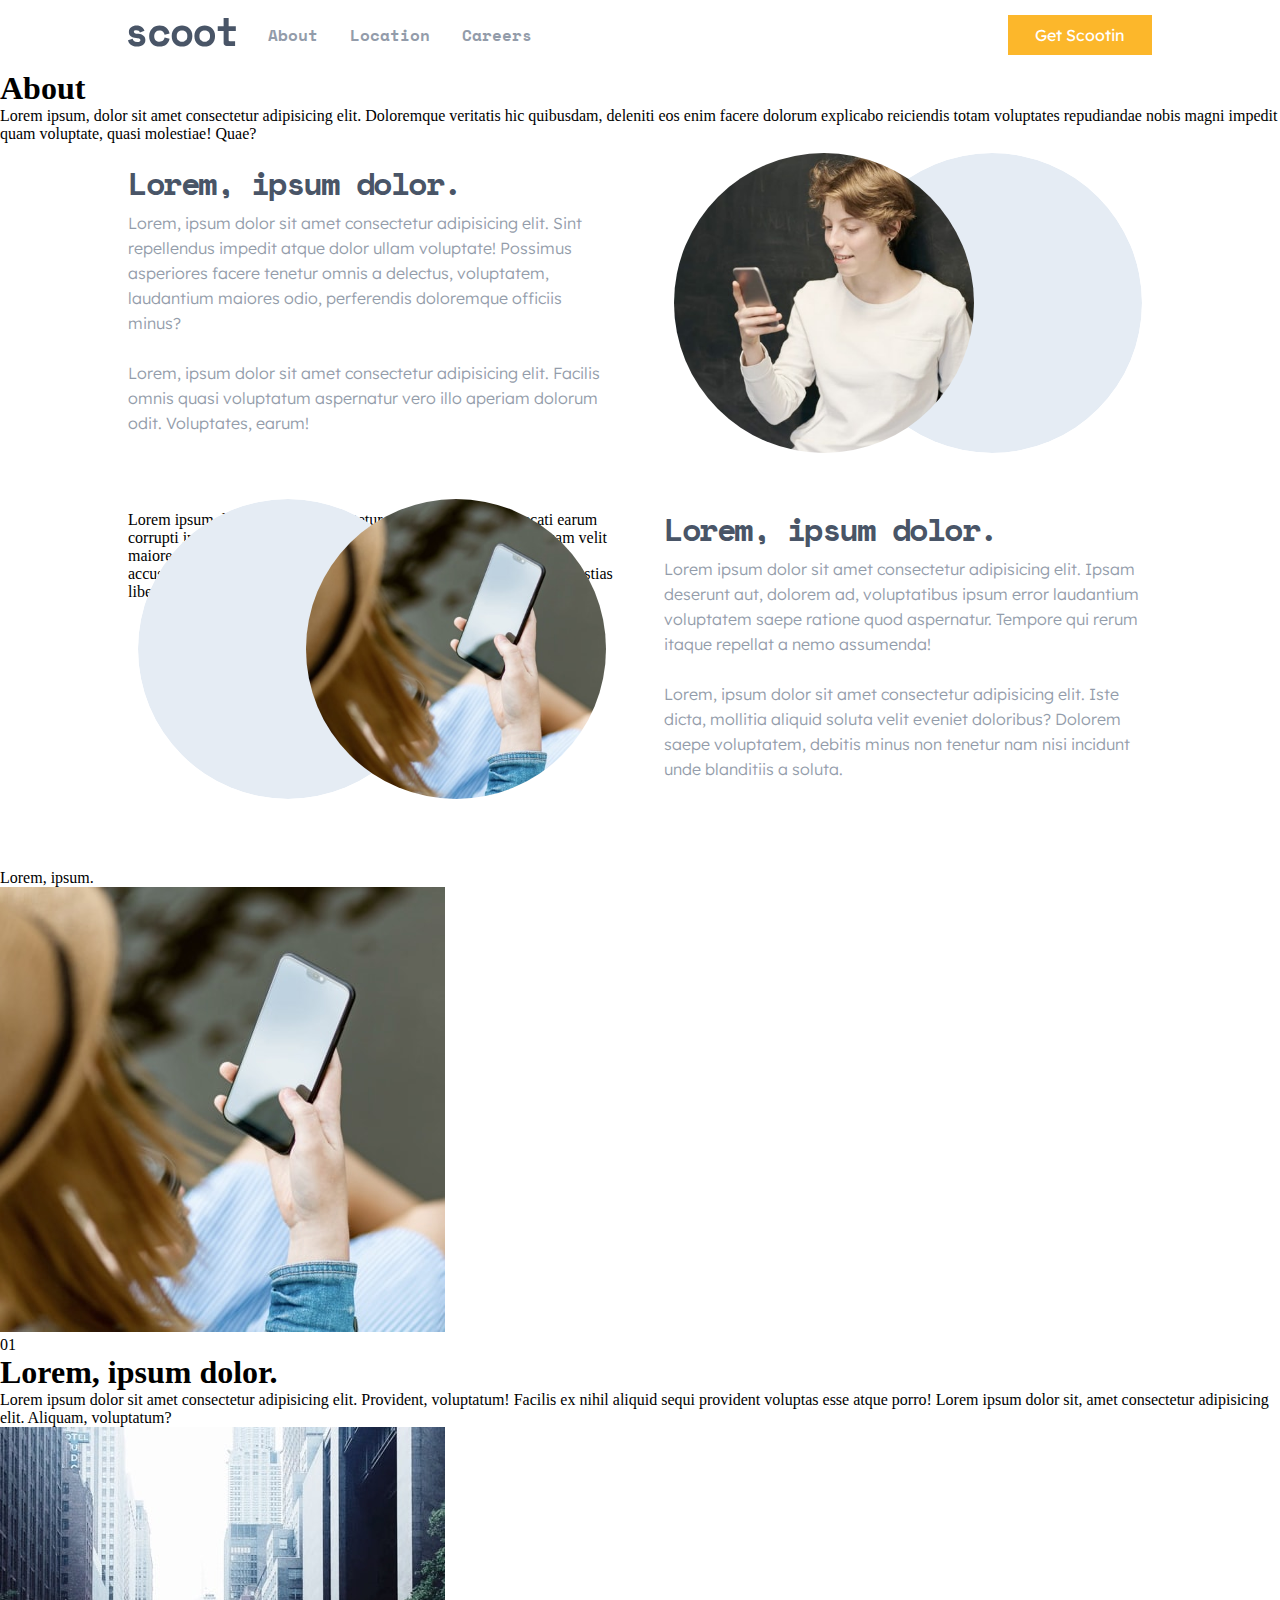
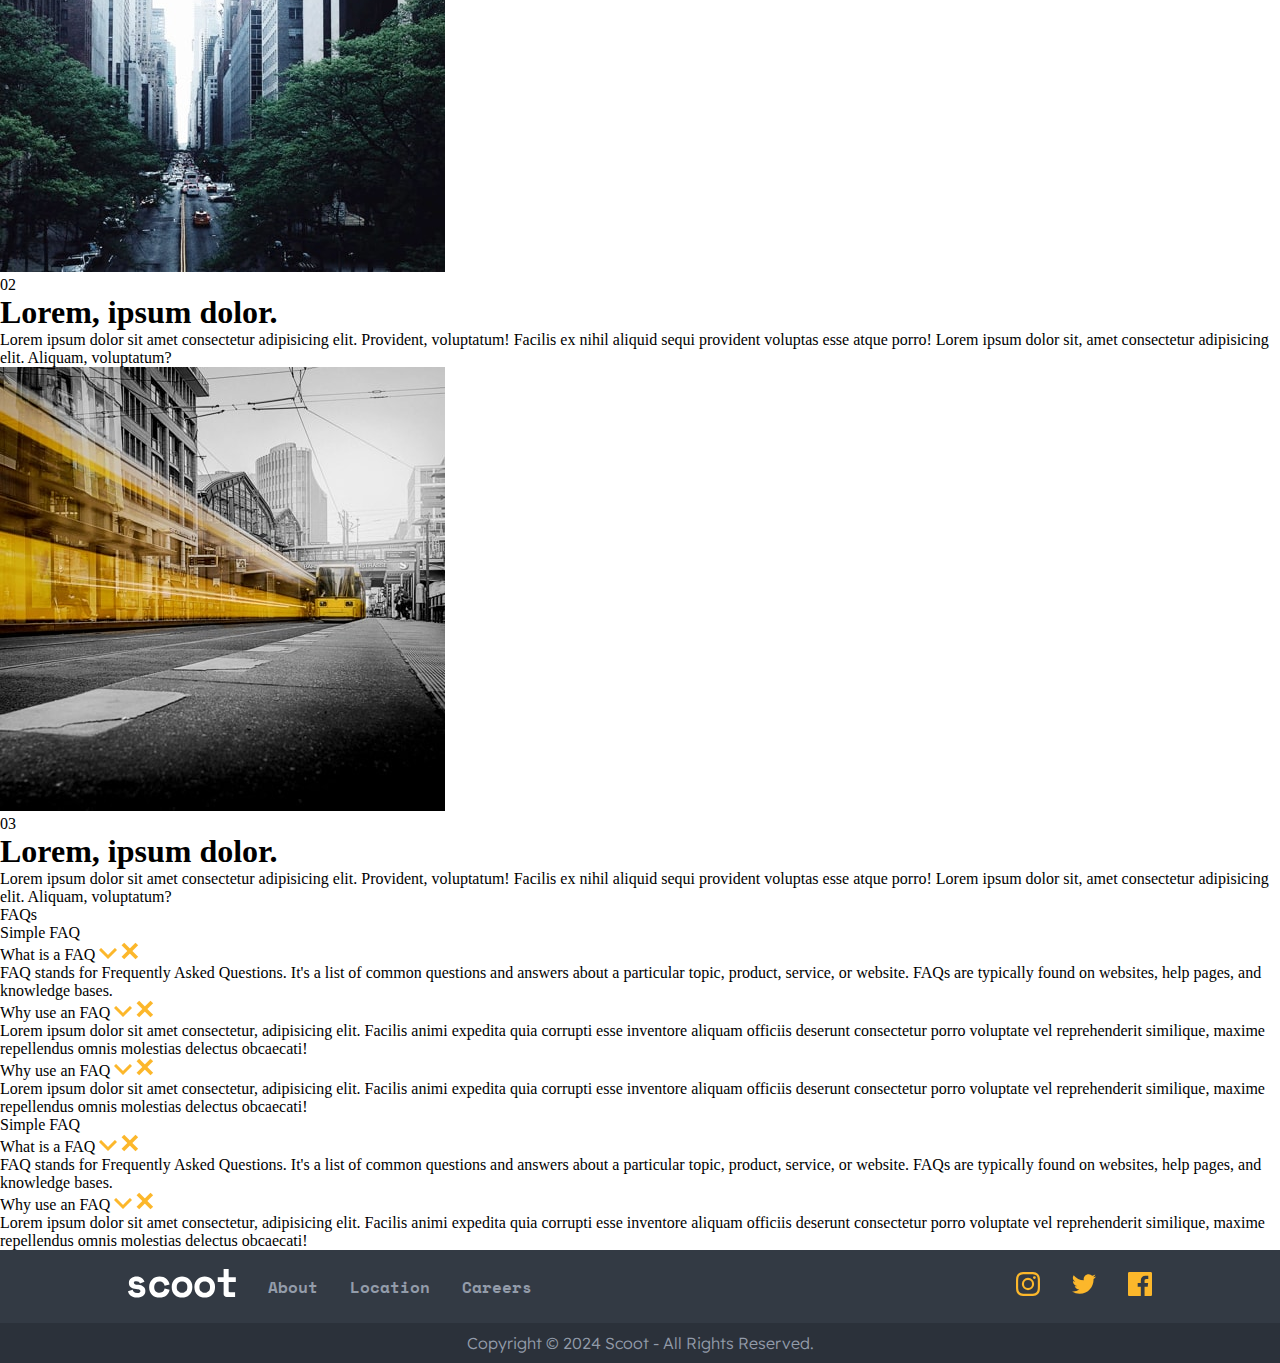
==== about.html @ c3760046 "Add files via upload" ====
<!DOCTYPE html>
<html lang="en">
  <head>
    <meta charset="UTF-8" />
    <meta name="viewport" content="width=device-width, initial-scale=1.0" />
    <title>Scoot</title>

    <link rel="stylesheet" href="css/styles.css" />
    <script src="https://smtpjs.com/v3/smtp.js" defer></script>
    <script src="js/index.js" defer></script>
  </head>
  <body>
    <nav>
      <div class="menu">
        <img src="assets/icons/hamburger.svg" alt="" class="menu__img" />
      </div>
      <div class="menu__container">
        <div class="menu__navbar">
          <div class="menu__close">
            <img
              src="assets/icons/close.svg"
              alt="close icon"
              class="close__img"
            />
          </div>

          <ul class="mobile--navbar">
            <li><a href="about.html">About</a></li>

            <li><a href="#">Location</a></li>
            <li><a href="#">Careers</a></li>
          </ul>

          <div class="nav__contact__mobile">
            <a href="#" class="button"> Get Scootin </a>
          </div>
        </div>
      </div>
      <div class="nav__main">
        <div class="nav__brand">
          <a href="#">
            <img src="assets/logo.svg" alt="Brand Logo" class="nav__logo" />
          </a>
        </div>
        <ul class="navbar">
          <li><a href="#">About</a></li>
          <li><a href="#">Location</a></li>
          <li><a href="#">Careers</a></li>
        </ul>
      </div>
      <div class="nav__contact">
        <a href="#" class="button"> Get Scootin </a>
      </div>
    </nav>

    <div class="header__banner">
      <div class="header__banner__container">
        <div class="header__banner__detail">
          <h1>About</h1>
          <p>
            Lorem ipsum, dolor sit amet consectetur adipisicing elit. Doloremque
            veritatis hic quibusdam, deleniti eos enim facere dolorum explicabo
            reiciendis totam voluptates repudiandae nobis magni impedit quam
            voluptate, quasi molestiae! Quae?
          </p>
        </div>
      </div>
    </div>

    <div class="details__container">
      <div class="detail">
        <div class="detail__content">
          <div class="detail__title">Lorem, ipsum dolor.</div>
          <div class="detail__description">
            <div>
              Lorem, ipsum dolor sit amet consectetur adipisicing elit. Sint
              repellendus impedit atque dolor ullam voluptate! Possimus
              asperiores facere tenetur omnis a delectus, voluptatem, laudantium
              maiores odio, perferendis doloremque officiis minus?
            </div>
            <br />
            <div>
              Lorem, ipsum dolor sit amet consectetur adipisicing elit. Facilis
              omnis quasi voluptatum aspernatur vero illo aperiam dolorum odit.
              Voluptates, earum!
            </div>
          </div>
        </div>
        <div class="detail__image">
          <img
            src="assets/images/info/telemetry.jpg"
            alt=""
            class="detail__img"
          />
          <img src="assets/patterns/circle.svg" alt="" class="detail__circle" />
        </div>
        <div class="more__detail">
          Lorem ipsum dolor sit amet consectetur adipisicing elit. Obcaecati
          earum corrupti in doloremque libero! Provident ut dolorum fuga nemo
          quam velit maiores numquam quo voluptate aliquid praesentium
          accusantium accusamus, illum placeat odio dignissimos aspernatur harum
          eum molestias libero labore necessitatibus.
        </div>
      </div>

      <div class="detail">
        <div class="detail__image">
          <img
            src="assets/images/info/digital-era.jpg"
            alt=""
            class="detail__img"
          />
          <img
            src="assets/patterns/circle.svg"
            alt=""
            class="detail__circle left--circle"
          />
        </div>
        <div class="detail__content">
          <div class="detail__title">Lorem, ipsum dolor.</div>
          <div class="detail__description">
            <div>
              Lorem ipsum dolor sit amet consectetur adipisicing elit. Ipsam
              deserunt aut, dolorem ad, voluptatibus ipsum error laudantium
              voluptatem saepe ratione quod aspernatur. Tempore qui rerum itaque
              repellat a nemo assumenda!
            </div>
            <br />
            <div>
              Lorem, ipsum dolor sit amet consectetur adipisicing elit. Iste
              dicta, mollitia aliquid soluta velit eveniet doloribus? Dolorem
              saepe voluptatem, debitis minus non tenetur nam nisi incidunt unde
              blanditiis a soluta.
            </div>
          </div>
        </div>
      </div>
    </div>

    <div class="values__container">
      <div class="values__header">Lorem, ipsum.</div>
      <div class="values">
        <div class="value">
          <div class="value__image">
            <img
              src="assets/images/info/digital-era.jpg"
              alt=""
              class="value__img"
            />
            <div class="value__index">01</div>
          </div>
          <div class="value__detail">
            <h1>Lorem, ipsum dolor.</h1>
            <p>
              Lorem ipsum dolor sit amet consectetur adipisicing elit.
              Provident, voluptatum! Facilis ex nihil aliquid sequi provident
              voluptas esse atque porro! Lorem ipsum dolor sit, amet consectetur
              adipisicing elit. Aliquam, voluptatum?
            </p>
          </div>
        </div>
        <div class="value">
          <div class="value__image">
            <img
              src="assets/images/info/near-you.jpg"
              alt=""
              class="value__img"
            />
            <div class="value__index">02</div>
          </div>
          <div class="value__detail">
            <h1>Lorem, ipsum dolor.</h1>
            <p>
              Lorem ipsum dolor sit amet consectetur adipisicing elit.
              Provident, voluptatum! Facilis ex nihil aliquid sequi provident
              voluptas esse atque porro! Lorem ipsum dolor sit, amet consectetur
              adipisicing elit. Aliquam, voluptatum?
            </p>
          </div>
        </div>

        <div class="value">
          <div class="value__image">
            <img
              src="assets/images/info/better-living.jpg"
              alt=""
              class="value__img"
            />
            <div class="value__index">03</div>
          </div>
          <div class="value__detail">
            <h1>Lorem, ipsum dolor.</h1>
            <p>
              Lorem ipsum dolor sit amet consectetur adipisicing elit.
              Provident, voluptatum! Facilis ex nihil aliquid sequi provident
              voluptas esse atque porro! Lorem ipsum dolor sit, amet consectetur
              adipisicing elit. Aliquam, voluptatum?
            </p>
          </div>
        </div>
      </div>
    </div>

    <div class="faq">
      <div class="faq__header">FAQs</div>
      <div class="faq__container">
        <div class="faq__title">Simple FAQ</div>
        <div class="faq__wrapper">
          <div class="faq__section">
            <div class="faq__question">
              What is a FAQ

              <span>
                <img
                  src="assets/icons/chevron.svg"
                  alt=""
                  class="open__FAQ__answer 1"
                />
                <img
                  src="assets/icons/close.svg"
                  alt=""
                  class="close__FAQ__answer 1"
                />
              </span>
            </div>
            <div class="faq__answer active">
              FAQ stands for Frequently Asked Questions. It's a list of common
              questions and answers about a particular topic, product, service,
              or website. FAQs are typically found on websites, help pages, and
              knowledge bases.
            </div>
          </div>

          <div class="faq__section">
            <div class="faq__question">
              Why use an FAQ

              <span>
                <img
                  src="assets/icons/chevron.svg"
                  alt=""
                  class="open__FAQ__answer 2"
                />
                <img
                  src="assets/icons/close.svg"
                  alt=""
                  class="close__FAQ__answer 2"
                />
              </span>
            </div>
            <div class="faq__answer">
              Lorem ipsum dolor sit amet consectetur, adipisicing elit. Facilis
              animi expedita quia corrupti esse inventore aliquam officiis
              deserunt consectetur porro voluptate vel reprehenderit similique,
              maxime repellendus omnis molestias delectus obcaecati!
            </div>
          </div>

          <div class="faq__section">
            <div class="faq__question">
              Why use an FAQ

              <span>
                <img
                  src="assets/icons/chevron.svg"
                  alt=""
                  class="open__FAQ__answer 3"
                />
                <img
                  src="assets/icons/close.svg"
                  alt=""
                  class="close__FAQ__answer 3"
                />
              </span>
            </div>
            <div class="faq__answer">
              Lorem ipsum dolor sit amet consectetur, adipisicing elit. Facilis
              animi expedita quia corrupti esse inventore aliquam officiis
              deserunt consectetur porro voluptate vel reprehenderit similique,
              maxime repellendus omnis molestias delectus obcaecati!
            </div>
          </div>
        </div>
      </div>
      <div class="faq__container">
        <div class="faq__title">Simple FAQ</div>
        <div class="faq__wrapper">
          <div class="faq__section">
            <div class="faq__question">
              What is a FAQ

              <span>
                <img
                  src="assets/icons/chevron.svg"
                  alt=""
                  class="open__FAQ__answer 4"
                />
                <img
                  src="assets/icons/close.svg"
                  alt=""
                  class="close__FAQ__answer 4"
                />
              </span>
            </div>
            <div class="faq__answer">
              FAQ stands for Frequently Asked Questions. It's a list of common
              questions and answers about a particular topic, product, service,
              or website. FAQs are typically found on websites, help pages, and
              knowledge bases.
            </div>
          </div>

          <div class="faq__section">
            <div class="faq__question">
              Why use an FAQ

              <span>
                <img
                  src="assets/icons/chevron.svg"
                  alt=""
                  class="open__FAQ__answer 5"
                />
                <img
                  src="assets/icons/close.svg"
                  alt=""
                  class="close__FAQ__answer 5"
                />
              </span>
            </div>
            <div class="faq__answer">
              Lorem ipsum dolor sit amet consectetur, adipisicing elit. Facilis
              animi expedita quia corrupti esse inventore aliquam officiis
              deserunt consectetur porro voluptate vel reprehenderit similique,
              maxime repellendus omnis molestias delectus obcaecati!
            </div>
          </div>
        </div>
      </div>
    </div>

    <footer>
      <div class="footer__container">
        <div class="nav__main">
          <div class="nav__brand">
            <a href="#">
              <img
                src="assets/logo-footer.svg"
                alt="Brand Logo"
                class="nav__logo"
              />
            </a>
          </div>
          <ul class="navbar__footer">
            <li><a href="about.html">About</a></li>

            <li><a href="#">Location</a></li>
            <li><a href="#">Careers</a></li>
          </ul>
        </div>

        <ul class="navbar__footer footer__socials">
          <li>
            <a href="#">
              <img src="assets/icons/instagram.svg" alt="" />
            </a>
          </li>
          <li>
            <a href="#">
              <img src="assets/icons/twitter.svg" alt="" />
            </a>
          </li>
          <li>
            <a href="#">
              <img src="assets/icons/facebook.svg" alt="" />
            </a>
          </li>
        </ul>
      </div>
    </footer>

    <div class="copyrights">
      <div class="copyright__content">
        <span> Copyright © 2024 Scoot - All Rights Reserved. </span>
      </div>
    </div>
  </body>
</html>
---- css/styles.css ----
* {
  margin: 0px;
  padding: 0px;
}

/* Fonts  */
@font-face {
  font-family: lexend;
  src: url(../assets/font/lexendDeca/LexendDeca-VariableFont_wght.ttf);
}

@font-face {
  font-family: spaceMono;
  src: url(../assets/font/spaceMono/SpaceMono-Bold.ttf);
}

@font-face {
  font-family: spaceMonoRegular;
  src: url(../assets/font/spaceMono/SpaceMono-Regular.ttf);
}

:root {
  /* colors  */
  --yellow: #fcb72b;
  --dark-navy: #495567;
  --dim-grey: #939caa;
  --light-grey: #e5ecf4;
  --snow: #f2f5f9;
  --light-yellow: #fff4df;
  --footer: #333a44;

  /* Fonts  */
  --fontHeading: spaceMono;
  --fontBody: lexend;
  --font: spaceMonoRegular;

  /* Custom Variables  */
  --main-width: 80%;
}

body {
  display: flex;
  align-items: center;
  justify-content: center;

  flex-direction: column;
  overflow-x: hidden;
}

/* The Nav  */
nav {
  height: 60px;
  margin: 5px 0px 5px 0px;
  width: var(--main-width);

  display: flex;
  justify-content: space-between;
  align-items: center;

  position: relative;
}

.nav__main {
  display: flex;
  align-items: center;
  justify-content: center;

  position: relative;
}

.nav__brand {
  width: auto;
  padding-right: 2rem;
  display: flex;
  justify-content: center;
  align-items: center;

  height: 100%;
  position: relative;
  top: -1px;
}

.navbar {
  display: flex;
  justify-content: center;
  align-items: center;
  gap: 2rem;
  list-style: none;
}

.mobile--navbar {
  padding: 2rem 0px 0px 0px;
  display: flex;
  flex-direction: column;
  /* justify-content: flex-start; */
  /* align-items: flex-start; */
  gap: 1.5rem;
  list-style: none;
}

.mobile--navbar li,
.navbar li {
  display: block;
  transition: all 0.2s ease-in-out;
}

.mobile--navbar li:hover,
.navbar li:hover {
  transform: scaleX(1.1);
}

.mobile--navbar li a,
.navbar li a {
  text-decoration: none;
  color: var(--dim-grey);
  font-family: var(--fontHeading);

  transition: all 0.2s ease-in-out;
}

.mobile--navbar li a:hover,
.navbar li a:hover {
  color: var(--yellow);
}

.menu {
  display: none;
  justify-content: center;
  align-items: center;
  padding-right: 1rem;
  cursor: pointer;
}

.menu__container {
  display: none;
  position: absolute;
  top: -15px;
  left: -6%;
  width: 100vw;
  background: rgb(0 0 0 / 0.5);
  height: 100vh;
}
.menu__navbar {
  /* display: none; */
  flex-direction: column;
  z-index: 2;
  width: 250px;
  height: 100vh;
  background: var(--dark-navy);

  padding: 32px 0px 0px 2rem;
}

.menu__close {
  width: 100%;
}
.close__img {
  cursor: pointer;
}

.nav__contact__mobile,
.nav__contact {
  display: flex;
  justify-content: center;
  align-items: center;
}

/* The BUtton  */
.button {
  text-decoration: none;
  font-family: var(--fontBody);
  color: white;
  padding: 8px 25px;
  background: var(--yellow);
  font-size: 1rem;
  border: 2px solid var(--yellow);
}

.button:hover {
  background: transparent;
  border: 2px solid var(--yellow);
  color: var(--yellow);
  transition: all 0.3s ease-in-out;
}

/* The Header  */
header {
  width: 100%;
  height: 600px;

  background: url(../assets/images/header/main-desktop.jpg);
  background-size: cover;
  background-position: center;

  display: flex;
  justify-content: center;
  align-items: center;
}

.header__content {
  width: var(--main-width);
  display: flex;
  justify-content: flex-start;
  align-items: flex-start;
  flex-direction: column;
}

.header__title {
  font-family: var(--fontHeading);
  font-size: 56px;
  line-height: 56px;
  letter-spacing: -2.5px;
  width: 65%;
  color: var(--snow);
  padding: 0px 0px 25px 0px;
}

.header_description {
  font-family: var(--fontBody);
  font-size: 1rem;
  line-height: 1.5;
  width: 85%;
  color: var(--dim-grey);
  font-weight: 300;
  padding: 20px 0px 30px 0px;
  cursor: pointer;
}

/* The Services  */

.services__container {
  margin: 75px 0px 50px 0px;
  width: var(--main-width);

  display: flex;
  justify-content: center;
  align-items: center;
  flex-direction: column;
}

.service__header {
  display: flex;
  flex-direction: column;
  align-items: flex-start;
  justify-content: center;
  padding: 0px 0px 25px 0px;
}

.service__header h1 {
  font-family: var(--fontHeading);
  font-size: 48px;
  line-height: 48px;
  letter-spacing: -2.5px;
  text-align: left;
  color: var(--yellow);
  cursor: pointer;
}

.service__header p {
  padding: 20px 0px 0px 0px;
  width: 85%;
  text-align: left;
  font-family: var(--fontBody);
  font-size: 1rem;
  line-height: 25px;
  font-weight: 300;
  color: var(--dim-grey);
}

.services_wrapper {
  width: 100%;
  height: auto;
}

.services_line {
  width: 90%;
  height: 15px;
  position: relative;
  left: -15%;
  top: 55px;
  z-index: 2;
}

.services {
  width: 100%;
  height: 300px;
  z-index: 5;
  position: relative;

  display: grid;
  grid-template-columns: 1fr 1fr 1fr;
  gap: 2rem;
  margin-bottom: 65px;
}

.service {
  width: 100%;
  height: 300px;
}

.service__title {
  font-family: var(--fontHeading);
  font-size: 1.5rem;
  line-height: 28px;
  letter-spacing: -2.5px;
  text-align: left;
  color: var(--dark-navy);
  cursor: pointer;
  padding: 10px 0px;
}

.service_description {
  font-family: var(--fontBody);
  font-size: 1rem;
  line-height: 25px;
  font-weight: 300;
  color: var(--dim-grey);
}

/* The Details  */
.details__container {
  width: var(--main-width);
  margin-bottom: 50px;

  display: flex;
  justify-content: center;
  align-items: center;
  flex-direction: column;
  gap: 1rem;
}

.detail {
  width: 100%;
  height: 300px;

  display: grid;
  grid-template-columns: 1fr 1fr;
  gap: 3rem;
  margin-bottom: 30px;
}

.detail__content {
  width: 100%;
  height: 100%;

  display: flex;
  justify-content: center;
  align-items: flex-start;
  flex-direction: column;
}

.detail__title {
  font-family: var(--fontHeading);
  font-size: 2rem;
  line-height: 36px;
  letter-spacing: -2.5px;
  text-align: left;
  color: var(--dark-navy);
  cursor: pointer;
  padding: 10px 0px;
}

.detail__description {
  font-family: var(--fontBody);
  font-size: 1rem;
  line-height: 25px;
  font-weight: 300;
  color: var(--dim-grey);
  padding: 0px 0px 15px 0px;
}

.detail__image {
  position: relative;
  width: 100%;
  height: 100%;
  display: flex;
  justify-content: center;
  align-items: flex-start;
  flex-direction: column;
}

.detail__image:nth-child(1) {
  align-items: flex-end;
}

.detail__img {
  z-index: 2;
  width: 300px;
  height: 300px;
  border-radius: 100%;
  cursor: pointer;
  border: 10px solid transparent;
  transition: all 0.2s ease-in-out;
}

.detail__img:hover {
  border: 10px solid var(--yellow);
}

.detail__circle {
  z-index: 1;
  width: 300px;
  height: 300px;
  border-radius: 100%;
  border: 10px solid transparent;
  position: absolute;
  right: 0px;
}

.left--circle {
  left: 0px;
}

/* The Contact  */

.contact__container {
  width: 100%;
  height: auto;
  /* background: var(--footer); */
  margin: 15px 0px 75px 0px;

  display: flex;
  justify-content: center;
  padding: 20px 0px;
}

.contact__grid {
  width: var(--main-width);
  height: 100%;
  /* background: #495567; */
  
  display: grid;
  grid-template-columns: 1fr 1fr;
  gap: 2rem;

}

.contact__details {
  width: 100%;
  height: 100%;

  display: flex;
  justify-content: flex-start;
  align-items: flex-start;
  flex-direction: column;
}

.contact__details h1 {
  font-family: var(--fontHeading);
  font-size: 4rem;
  line-height: 36px;
  letter-spacing: -2.5px;
  text-align: left;
  color: var(--yellow);
  cursor: pointer;
  padding: 20px 0px 45px 0px;
}

.contact__details  p{
  font-family: var(--fontBody);
  font-size: .9rem;
  line-height: 25px;
  font-weight: 300;
  color: var(--dim-grey);
  padding: 0px 0px 15px 0px;
}

.contact__form {
  width: 100%;
  height: 100%;
  /* background: red; */

  display: flex;
  justify-self: center;
  align-items: flex-end;
  flex-direction: column;
  padding: 20px 0px 0px 0px;
}

.contact__form input {
  width: 95%;
  margin: 0px 0px 1rem 0px;
  padding: 0px 0px 0px 1rem;
  height: 50px;
  outline: none;
  border: none;
  box-shadow: inset 0px -2px var(--yellow);
  background: var(--light-yellow);

  color: var(--footer);
  font-family: var(--font);
  font-weight: 500;
  
}

.contact__form input[type='text'] {
  text-transform: capitalize;
}

.contact__form textarea::placeholder,
.contact__form input::placeholder {
  color: var(--yellow);
}

.contact__form textarea {
  width: 95%;
  height: 100px;
  margin: 0px 0px 1rem 0px;
  padding: 1rem 0px 0px 1rem;

  outline: none;
  border: none;
  box-shadow: inset 0px -2px var(--yellow);
  background: var(--light-yellow);

  color: var(--footer);
  font-family: var(--font);
  font-weight: 500;
}

.contact__form button {
  width: 150px;
  height: 40px;
}

/* The Footer  */
footer {
  width: 100%;
  height: auto;
  background: var(--footer);

  display: flex;
  justify-content: center;
  padding: 20px 0px;
}

.copyrights {
  width: 100%;
  height: 30px;
  padding: 5px;
  display: flex;
  justify-content: center;
  background: #2b313a;
}

.copyright__content {
  width: var(--main-width);
  height: 100%;

  display: flex;
  justify-content: center;
  align-items: center;

}

.copyright__content span {
  font-family: var(--fontBody);
  color: var(--dim-grey);
  font-weight: 300;
  cursor: pointer;
  transition: all .2s ease-in-out;
}
.copyright__content span:hover {
  color: var(--yellow);
}

.footer__container {
  width: var(--main-width);
  height: 100%;

  display: flex;
  justify-content: space-between;
  align-items: center;
}



.nav__main {
  display: flex;
  align-items: center;
  justify-content: center;

  position: relative;
}

.nav__brand {
  width: auto;
  padding-right: 2rem;
  display: flex;
  justify-content: center;
  align-items: center;

  height: 100%;
  position: relative;
  top: -1px;
}

.navbar__footer {
  display: flex;
  justify-content: center;
  align-items: center;
  gap: 2rem;
  list-style: none;
}

.mobile--navbar {
  padding: 2rem 0px 0px 0px;
  display: flex;
  flex-direction: column;
  /* justify-content: flex-start; */
  /* align-items: flex-start; */
  gap: 1.5rem;
  list-style: none;
}

.mobile--navbar li,
.navbar__footer li {
  display: block;
  transition: all 0.2s ease-in-out;
}

.mobile--navbar li:hover,
.navbar__footer li:hover {
  transform: scaleX(1.1);
}

.mobile--navbar li a,
.navbar__footer li a {
  text-decoration: none;
  color: var(--dim-grey);
  font-family: var(--fontHeading);

  transition: all 0.2s ease-in-out;
}


.navbar__footer li a:hover {
  color: var(--yellow);
}

.footer__socials li a {
  transition: all .2s ease-in-out;
}

.footer__socials li:hover {
  transform: scale(1.5);
}








/* almost Tablet Form Factor  */

@media (max-width: 1000px) {
  header {
    height: 600px;
  }

  .detail__description {
    font-size: 0.9rem;
    line-height: 20px;
  }

  .detail__circle,
  .detail__img {
    width: 250px;
    height: 250px;
  }

  .detail--button {
    font-size: 0.8rem;
  }

  .service__header p {
    width: 90%;
  }
  .service__header h1 {
    text-align: center;
    width: 100%;
  }

  .service__header p {
    text-align: center;
    width: 100%;
  }

  .services {
    width: 100%;
    height: auto;
    z-index: 5;
    position: relative;
    margin: 0px 0px 30px 0px;

    display: grid;
    grid-template-columns: 1fr 1fr;
    gap: 2rem;
  }

  .last--service {
    grid-column: 1 / span 2;
    display: flex;
    justify-content: center;
    align-items: center;
    flex-direction: column;
    height: auto;
    text-align: center;
  }

  .service {
    display: flex;
    justify-content: center;
    align-items: center;
    flex-direction: column;
    height: auto;
    text-align: center;
  }

  .services_line {
    display: none;
  }
}

/* Tablet Form Factor  */
@media (max-width: 750px) {

  footer {
    position: relative;
    bottom: 0px;
    width: 100%;
    height: auto;
    background: var(--footer);
  
    display: flex;
    justify-content: center;
  }
  
  .footer__container {
    width: var(--main-width);
    height: 100%;
  
    display: flex;
    justify-content: center;
    align-items: center;
    flex-direction: column;
  }

  .footer__container .nav__main {
    flex-direction: column;
    padding: 20px 0px;
  }

  .footer__container .nav__brand {
    padding: 0px 0px 30px 0px;
  }

  .navbar__footer {
    flex-direction: column;
    gap: 1rem;
    padding-bottom: 25px;
  }

  .footer__socials {
    flex-direction: row;
    padding-bottom: 5px;
    gap: 2rem;
  }
  .contact__grid {
    grid-template-columns: 1fr;
    gap: 1rem;
  }
  .contact__details {
    justify-content: center;
    align-items: center;
  }
  .details__container {
    margin-bottom: 25px;
  }
  .contact__details  h1 {
    text-align: center;
  }
  .contact__details  p {
    padding: 0px;
    text-align: center;
  }
  
  .detail {
    width: 100%;
    height: auto;

    display: grid;
    grid-template-columns: 1fr;
    gap: 2rem;
    margin-bottom: 30px;
  }

  .detail__content {
    order: 2;
  }

  .detail__image {
    order: 1;
  }

  .detail__title {
    text-align: center;
    width: 100%;
  }

  .detail__description {
    text-align: center;
    width: 100%;
  }

  .detail__content {
    align-items: center;
  }

  .header__content {
    justify-content: center;
    align-items: center;
  }

  .header__title {
    text-align: center;
    width: 95%;
  }

  .header_description {
    text-align: center;
    width: 100%;
  }
  .services_line {
    display: none;
  }

  .services {
    width: 100%;
    height: auto;
    z-index: 5;
    position: relative;
    margin: 0px 0px 30px 0px;

    display: grid;
    grid-template-columns: 1fr;
    gap: 2rem;
  }

  .last--service {
    grid-column: 1;
  }

  nav {
    width: 90%;
    margin: 0px 0px 0px 0px;
  }
  .service__header p {
    width: 100%;
  }
  .navbar {
    display: none;
  }
  .nav__main {
    width: 100%;
  }
  .menu {
    display: flex;
  }
  .nav__contact {
    display: none;
  }

  .nav__contact__mobile {
    padding: 2rem 0px 0px 0px;
    justify-content: flex-start;
    align-items: flex-start;
  }
  .nav__contact__mobile .button {
    width: 60%;
    display: flex;

    justify-content: center;
    align-items: center;
  }
  .copyright__content span {
    font-size: .9rem;
  } 
}

/* Mobile Form Factor  */

@media (max-width: 500px) {
  .menu__navbar {
    width: 180px;
  }
  .header__title {
    text-align: center;
    width: 95%;
    font-size: 46px;
  }
  .service__header h1 {
    font-size: 36px;
    width: 100%;
  }

  .copyright__content span {
    font-size: .8rem;
  } 
}
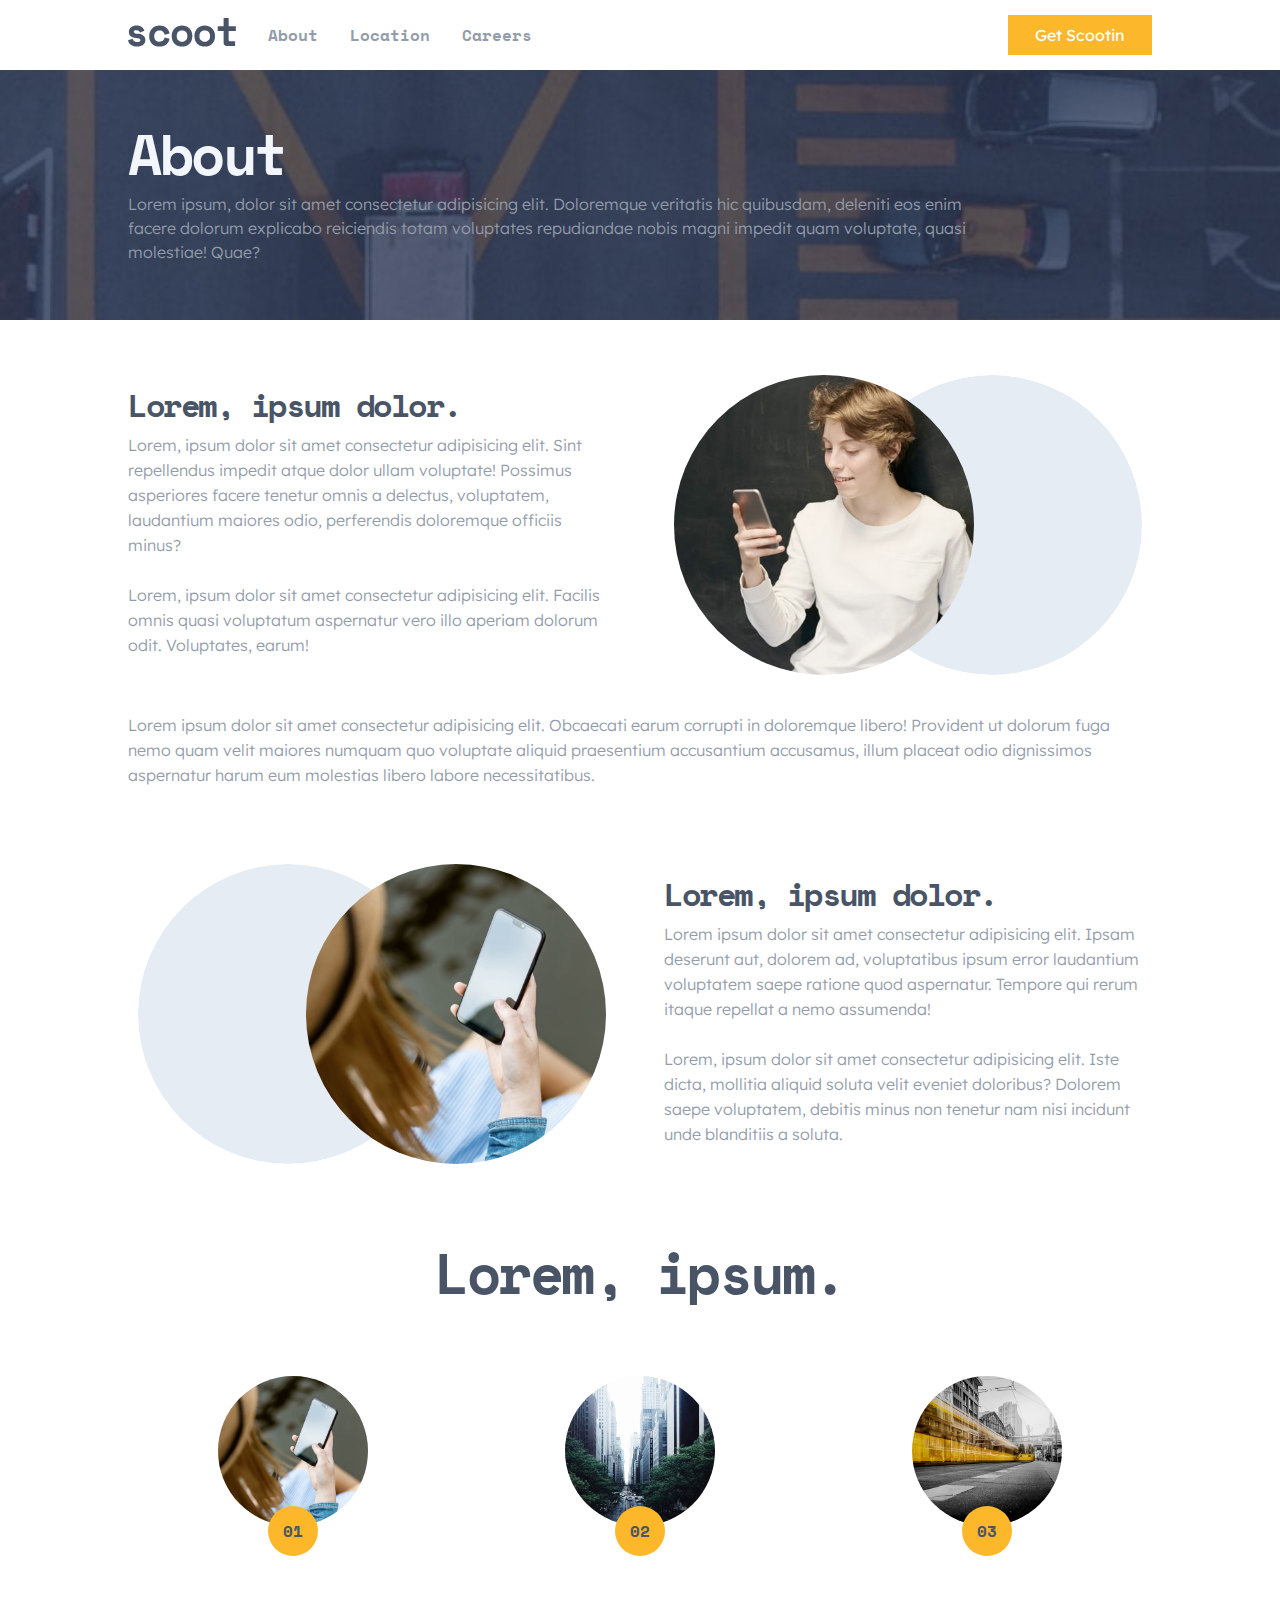
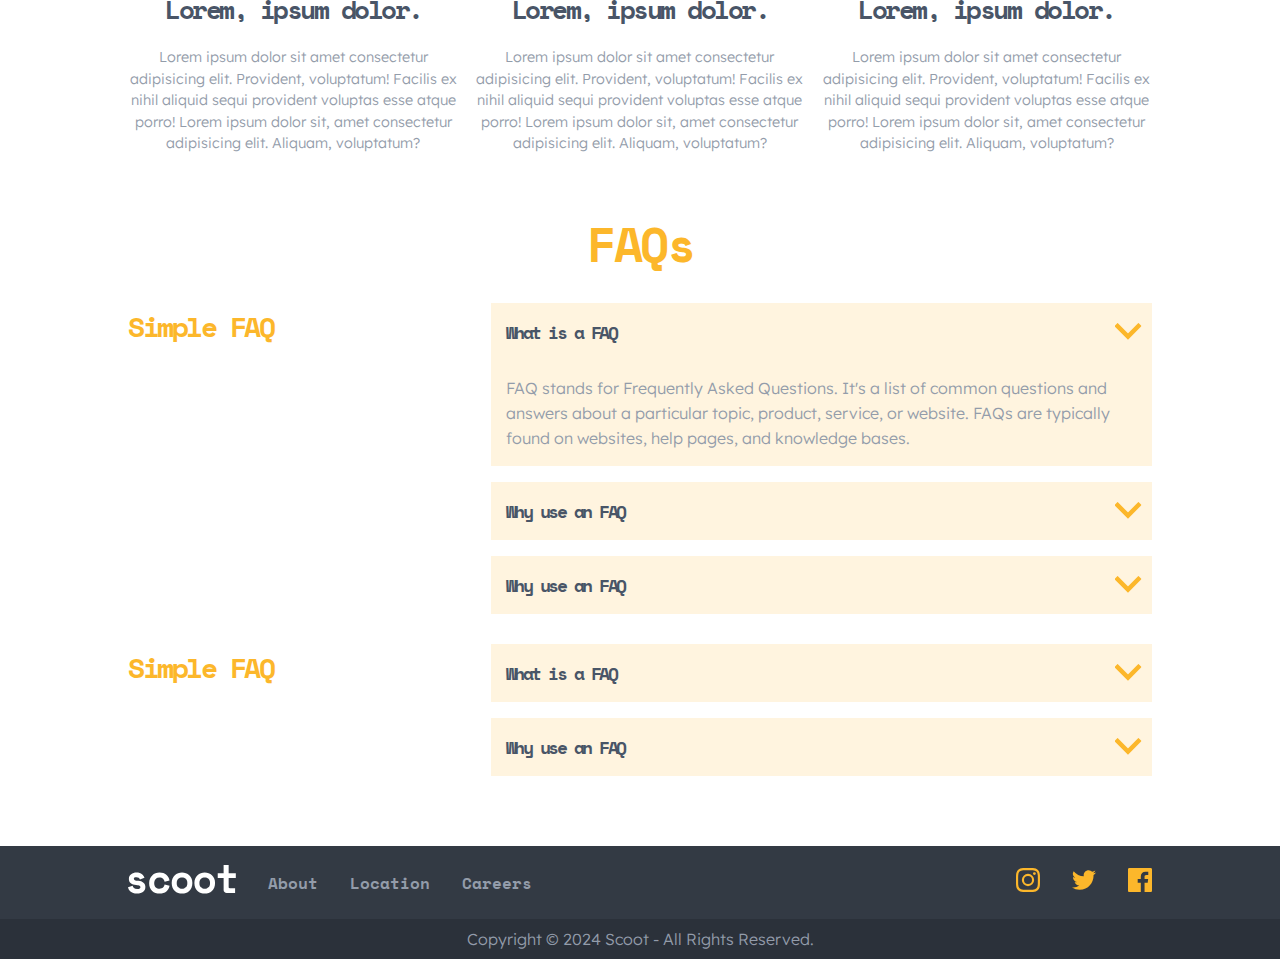
==== commit 7bf23f67: "Add files via upload" ====
--- a/about.html
+++ b/about.html
@@ -207,7 +207,7 @@
         <div class="faq__title">Simple FAQ</div>
         <div class="faq__wrapper">
           <div class="faq__section">
-            <div class="faq__question">
+            <div class="faq__question 1">
               What is a FAQ
 
               <span>
@@ -232,7 +232,7 @@
           </div>
 
           <div class="faq__section">
-            <div class="faq__question">
+            <div class="faq__question 2">
               Why use an FAQ
 
               <span>
@@ -257,7 +257,7 @@
           </div>
 
           <div class="faq__section">
-            <div class="faq__question">
+            <div class="faq__question 3">
               Why use an FAQ
 
               <span>
@@ -286,7 +286,7 @@
         <div class="faq__title">Simple FAQ</div>
         <div class="faq__wrapper">
           <div class="faq__section">
-            <div class="faq__question">
+            <div class="faq__question 4">
               What is a FAQ
 
               <span>
@@ -311,7 +311,7 @@
           </div>
 
           <div class="faq__section">
-            <div class="faq__question">
+            <div class="faq__question 5">
               Why use an FAQ
 
               <span>
--- a/css/styles.css
+++ b/css/styles.css
@@ -226,6 +226,58 @@
   cursor: pointer;
 }
 
+/* The Header Banner  */
+.header__banner {
+  width: 100%;
+  height: 250px;
+  background: url(../assets/images/header/about-desktop.jpg);
+  background-size: cover;
+  background-position: center;
+
+  position: relative;
+  margin-bottom: 45px;
+}
+
+.header__banner__container {
+  position: absolute;
+  top: 0px;
+  width: 100%;
+  height: 100%;
+
+  display: flex;
+  justify-content: center;
+  align-items: center;
+}
+
+.header__banner__detail {
+  width: var(--main-width);
+  height: 100%;
+  display: flex;
+  justify-content: center;
+  align-items: flex-start;
+  flex-direction: column;
+}
+
+.header__banner__detail h1 {
+  font-family: var(--fontHeading);
+  font-size: 56px;
+  line-height: 56px;
+  letter-spacing: -2.5px;
+  color: var(--snow);
+  cursor: pointer;
+}
+
+.header__banner__detail p {
+  font-family: var(--fontBody);
+  font-size: 1rem;
+  line-height: 1.5;
+  width: 85%;
+  color: var(--dim-grey);
+  font-weight: 300;
+  padding: 10px 0px 0px 0px;
+  cursor: pointer;
+}
+
 /* The Services  */
 
 .services__container {
@@ -320,7 +372,7 @@
 /* The Details  */
 .details__container {
   width: var(--main-width);
-  margin-bottom: 50px;
+  margin-bottom: 1rem;
 
   display: flex;
   justify-content: center;
@@ -337,6 +389,10 @@
   grid-template-columns: 1fr 1fr;
   gap: 3rem;
   margin-bottom: 30px;
+}
+
+.detail:nth-child(1) {
+  height: auto;
 }
 
 .detail__content {
@@ -367,6 +423,17 @@
   font-weight: 300;
   color: var(--dim-grey);
   padding: 0px 0px 15px 0px;
+}
+.more__detail {
+  position: relative;
+  top: -20px;
+  font-family: var(--fontBody);
+  font-size: 1rem;
+  line-height: 25px;
+  font-weight: 300;
+  color: var(--dim-grey);
+  padding: 0px 0px;
+  grid-column: span 2;
 }
 
 .detail__image {
@@ -428,11 +495,10 @@
   width: var(--main-width);
   height: 100%;
   /* background: #495567; */
-  
+
   display: grid;
   grid-template-columns: 1fr 1fr;
   gap: 2rem;
-
 }
 
 .contact__details {
@@ -456,9 +522,9 @@
   padding: 20px 0px 45px 0px;
 }
 
-.contact__details  p{
+.contact__details p {
   font-family: var(--fontBody);
-  font-size: .9rem;
+  font-size: 0.9rem;
   line-height: 25px;
   font-weight: 300;
   color: var(--dim-grey);
@@ -490,10 +556,9 @@
   color: var(--footer);
   font-family: var(--font);
   font-weight: 500;
-  
-}
-
-.contact__form input[type='text'] {
+}
+
+.contact__form input[type="text"] {
   text-transform: capitalize;
 }
 
@@ -523,6 +588,108 @@
   height: 40px;
 }
 
+/* The Values  */
+.values__container {
+  width: var(--main-width);
+  height: auto;
+  margin: 25px 0px;
+
+  display: flex;
+  justify-content: center;
+  align-items: center;
+  flex-direction: column;
+}
+
+.values__header {
+  font-family: var(--fontHeading);
+  font-size: 56px;
+  line-height: 56px;
+  letter-spacing: -2.5px;
+  color: var(--dark-navy);
+  cursor: pointer;
+  padding: 20px 0px 50px 0px;
+}
+
+.values {
+  width: 100%;
+  height: auto;
+  /* background: #fcb62b3d; */
+
+  display: grid;
+  grid-template-columns: repeat(3, 1fr);
+  gap: 1rem;
+}
+
+.value {
+  width: 100%;
+  height: auto;
+  padding: 20px 0px 30px 0px;
+}
+
+.value__image {
+  position: relative;
+  display: flex;
+  justify-content: center;
+  align-items: center;
+  flex-direction: column;
+}
+
+.value__img {
+  width: 150px;
+  height: 150px;
+  border: 5px solid transparent;
+  border-radius: 100%;
+  cursor: pointer;
+  transition: all 0.2s ease-in-out;
+}
+
+.value__img:hover {
+  border: 5px solid var(--yellow);
+}
+
+.value__index {
+  position: relative;
+  top: -25px;
+  width: 50px;
+  height: 50px;
+  display: flex;
+  justify-content: center;
+  align-items: center;
+  background: var(--yellow);
+  border-radius: 100%;
+  font-family: var(--fontHeading);
+  color: var(--dark-navy);
+  font-size: 1rem;
+}
+
+.value__detail {
+  display: flex;
+  flex-direction: column;
+  justify-content: center;
+  align-items: center;
+}
+
+.value__detail h1 {
+  font-family: var(--fontHeading);
+  font-size: 26px;
+  line-height: 56px;
+  letter-spacing: -2.5px;
+  color: var(--dark-navy);
+  cursor: pointer;
+}
+
+.value__detail p {
+  font-family: var(--fontBody);
+  font-size: 0.9rem;
+  line-height: 1.5;
+  width: 100%;
+  color: var(--dim-grey);
+  font-weight: 300;
+  padding: 10px 0px 0px 0px;
+  cursor: pointer;
+  text-align: center;
+}
+
 /* The Footer  */
 footer {
   width: 100%;
@@ -550,7 +717,6 @@
   display: flex;
   justify-content: center;
   align-items: center;
-
 }
 
 .copyright__content span {
@@ -558,7 +724,7 @@
   color: var(--dim-grey);
   font-weight: 300;
   cursor: pointer;
-  transition: all .2s ease-in-out;
+  transition: all 0.2s ease-in-out;
 }
 .copyright__content span:hover {
   color: var(--yellow);
@@ -572,8 +738,6 @@
   justify-content: space-between;
   align-items: center;
 }
-
-
 
 .nav__main {
   display: flex;
@@ -633,31 +797,153 @@
   transition: all 0.2s ease-in-out;
 }
 
-
 .navbar__footer li a:hover {
   color: var(--yellow);
 }
 
 .footer__socials li a {
-  transition: all .2s ease-in-out;
+  transition: all 0.2s ease-in-out;
 }
 
 .footer__socials li:hover {
   transform: scale(1.5);
 }
 
-
-
-
-
-
-
+/* The FAQ  */
+
+.faq {
+  width: var(--main-width);
+  height: auto;
+  margin-bottom: 50px;
+
+  display: flex;
+  justify-content: center;
+  align-items: center;
+  flex-direction: column;
+}
+
+.faq__header {
+  text-align: center;
+  font-family: var(--fontHeading);
+  font-size: 48px;
+  line-height: 48px;
+  letter-spacing: -2.5px;
+  color: var(--yellow);
+  cursor: pointer;
+  padding: 10px 0px 25px 0px;
+}
+
+.faq__container {
+  width: 100%;
+  height: auto;
+
+  display: grid;
+  grid-template-columns: 1fr 2fr;
+  gap: 2rem;
+  padding: 10px 0px;
+  margin-bottom: 10px;
+  transition: all .2s ease-in-out;
+
+
+}
+
+.faq__title {
+  font-family: var(--fontHeading);
+  font-size: 28px;
+  line-height: 48px;
+  letter-spacing: -2.5px;
+  text-align: left;
+  color: var(--yellow);
+  cursor: pointer;
+}
+
+.faq__question {
+  display: flex;
+  justify-content: space-between;
+  align-items: center;
+  padding: 15px 15px;
+  background: var(--light-yellow);
+
+  font-family: var(--fontHeading);
+  font-size: 1.1rem;
+  line-height: 28px;
+  letter-spacing: -2.5px;
+  text-align: left;
+  color: var(--dark-navy);
+  cursor: pointer;
+  padding: 15px 15px;
+  transition: all .2s ease-in-out;
+
+}
+
+.faq__wrapper {
+  display: flex;
+  flex-direction: column;
+  gap: 1rem;
+}
+
+.open__FAQ__answer {
+  display: block;
+  cursor: pointer;
+  transform: scale(1.5);
+}
+
+.close__FAQ__answer {
+  display: none;
+  cursor: pointer;
+  transform: scale(1.5);
+
+}
+
+.faq__answer {
+  display: none;
+  padding: 15px 15px;
+
+  background: var(--light-yellow);
+  font-family: var(--fontBody);
+  font-size: 1rem;
+  line-height: 25px;
+  font-weight: 300;
+  color: var(--dim-grey);
+  transition: all .2s ease-in-out;
+}
+
+.faq__answer.active {
+  display: block;
+}
 
 /* almost Tablet Form Factor  */
 
 @media (max-width: 1000px) {
   header {
     height: 600px;
+  }
+  .values {
+    width: 100%;
+    height: auto;
+
+    display: grid;
+    grid-template-columns: repeat(2, 1fr);
+    gap: 1rem;
+  }
+
+  .value {
+    height: auto;
+    margin-bottom: 25px;
+  }
+
+  .value:nth-child(3) {
+    grid-column: span 2;
+  }
+
+  .header__banner__detail h1 {
+    width: 100%;
+    text-align: center;
+  }
+  .header__banner__detail p {
+    width: 100%;
+    text-align: center;
+    font-size: 0.9rem;
   }
 
   .detail__description {
@@ -726,22 +1012,45 @@
 
 /* Tablet Form Factor  */
 @media (max-width: 750px) {
-
+  .more__detail {
+    display: none;
+  }
+
+  .values__header {
+    font-size: 36px;
+  }
+  .values {
+    width: 100%;
+    height: auto;
+
+    display: grid;
+    grid-template-columns: 1fr;
+    gap: 1rem;
+  }
+
+  .value {
+    height: auto;
+    margin-bottom: 25px;
+  }
+
+  .value:nth-child(3) {
+    grid-column: span 1;
+  }
   footer {
     position: relative;
     bottom: 0px;
     width: 100%;
     height: auto;
     background: var(--footer);
-  
+
     display: flex;
     justify-content: center;
   }
-  
+
   .footer__container {
     width: var(--main-width);
     height: 100%;
-  
+
     display: flex;
     justify-content: center;
     align-items: center;
@@ -779,14 +1088,14 @@
   .details__container {
     margin-bottom: 25px;
   }
-  .contact__details  h1 {
-    text-align: center;
-  }
-  .contact__details  p {
+  .contact__details h1 {
+    text-align: center;
+  }
+  .contact__details p {
     padding: 0px;
     text-align: center;
   }
-  
+
   .detail {
     width: 100%;
     height: auto;
@@ -797,6 +1106,10 @@
     margin-bottom: 30px;
   }
 
+  .detail:nth-child(1) {
+    margin-bottom: 0px;
+  }
+
   .detail__content {
     order: 2;
   }
@@ -810,9 +1123,15 @@
     width: 100%;
   }
 
+  .more__detail,
   .detail__description {
     text-align: center;
     width: 100%;
+  }
+
+  .more__detail {
+    font-size: 0.9rem;
+    padding: 0px 0px 10px 0px;
   }
 
   .detail__content {
@@ -886,13 +1205,39 @@
     align-items: center;
   }
   .copyright__content span {
+    font-size: 0.9rem;
+  }
+  .faq__container {
+    width: 100%;
+    height: auto;
+  
+    display: grid;
+    grid-template-columns: 1fr;
+    gap: 2rem;
+    padding: 10px 0px;
+    margin-bottom: 10px;
+  
+  }
+
+  .faq__title {
+    text-align: center;
+  }
+
+  .faq__answer {
     font-size: .9rem;
-  } 
+  }
+
+
 }
 
 /* Mobile Form Factor  */
 
 @media (max-width: 500px) {
+  .header__banner__detail p {
+    width: 100%;
+    text-align: center;
+    font-size: 0.7rem;
+  }
   .menu__navbar {
     width: 180px;
   }
@@ -907,6 +1252,6 @@
   }
 
   .copyright__content span {
-    font-size: .8rem;
-  } 
-}
+    font-size: 0.8rem;
+  }
+}
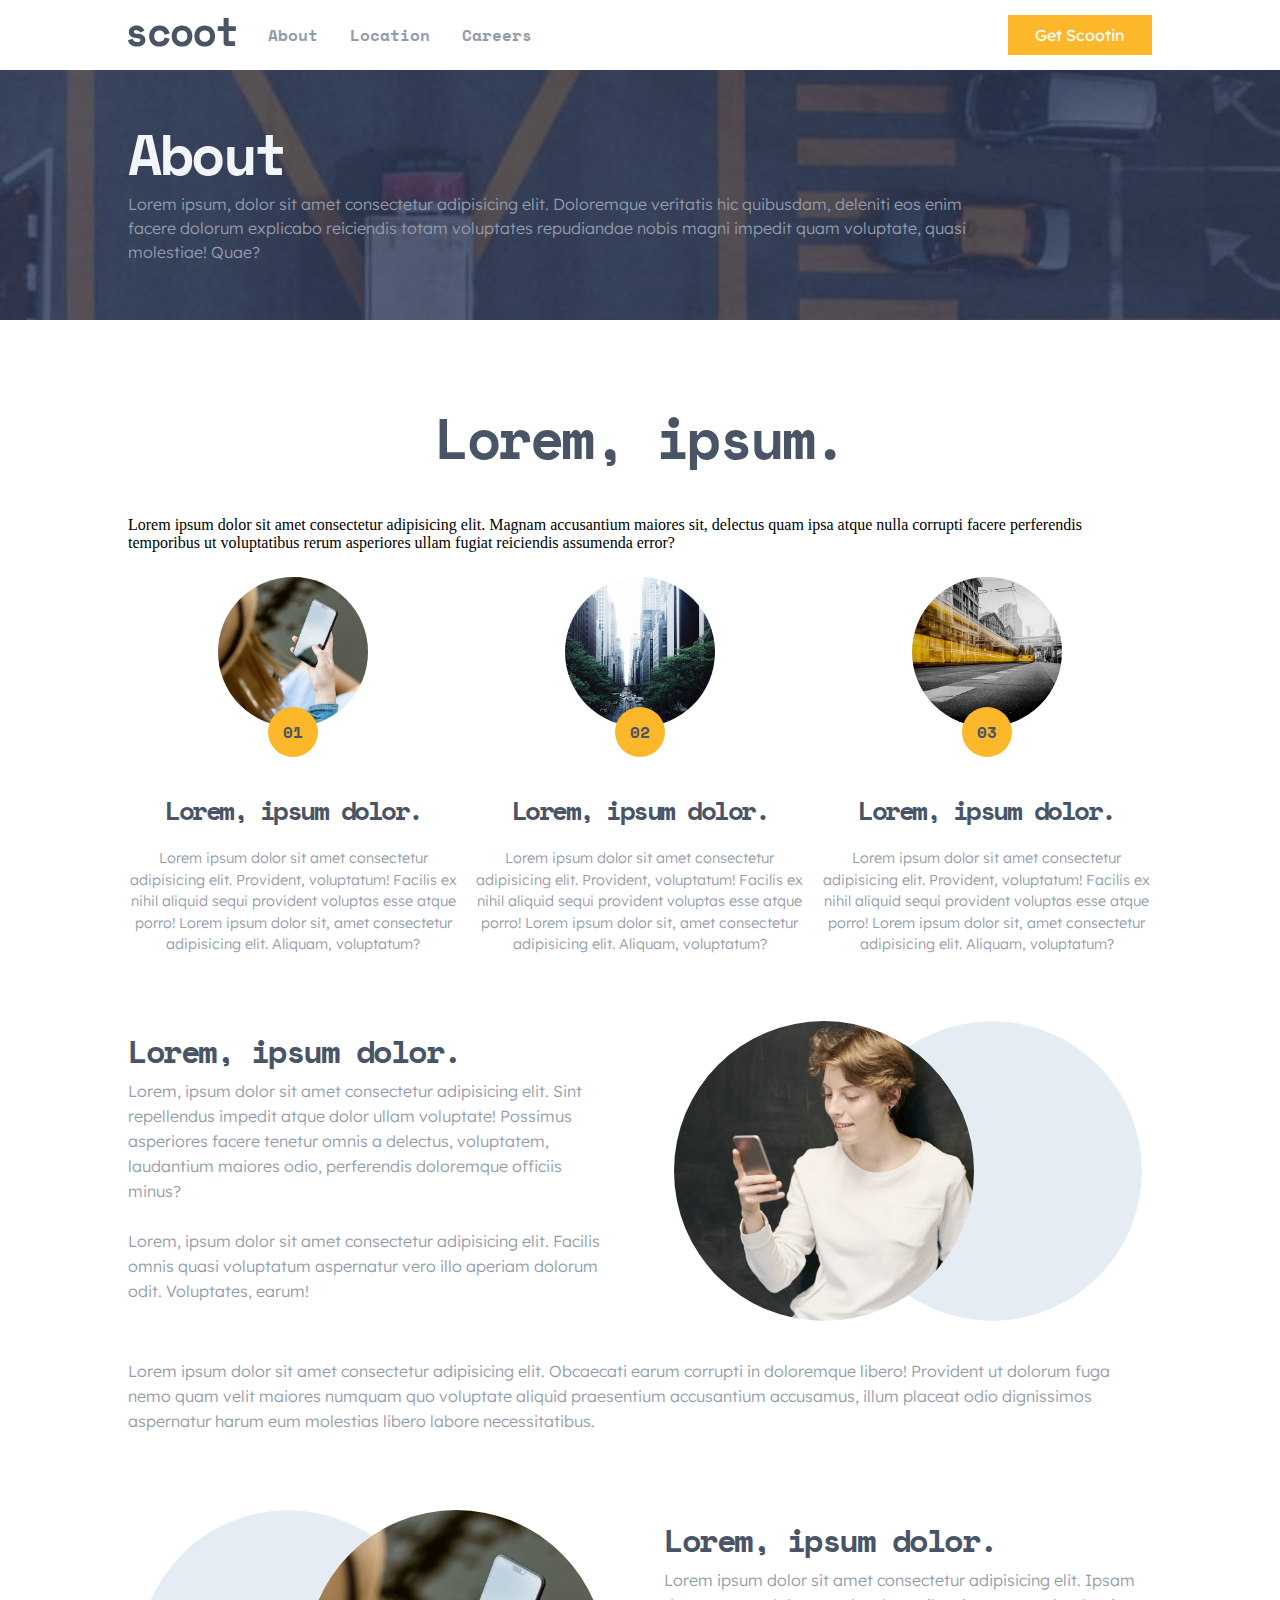
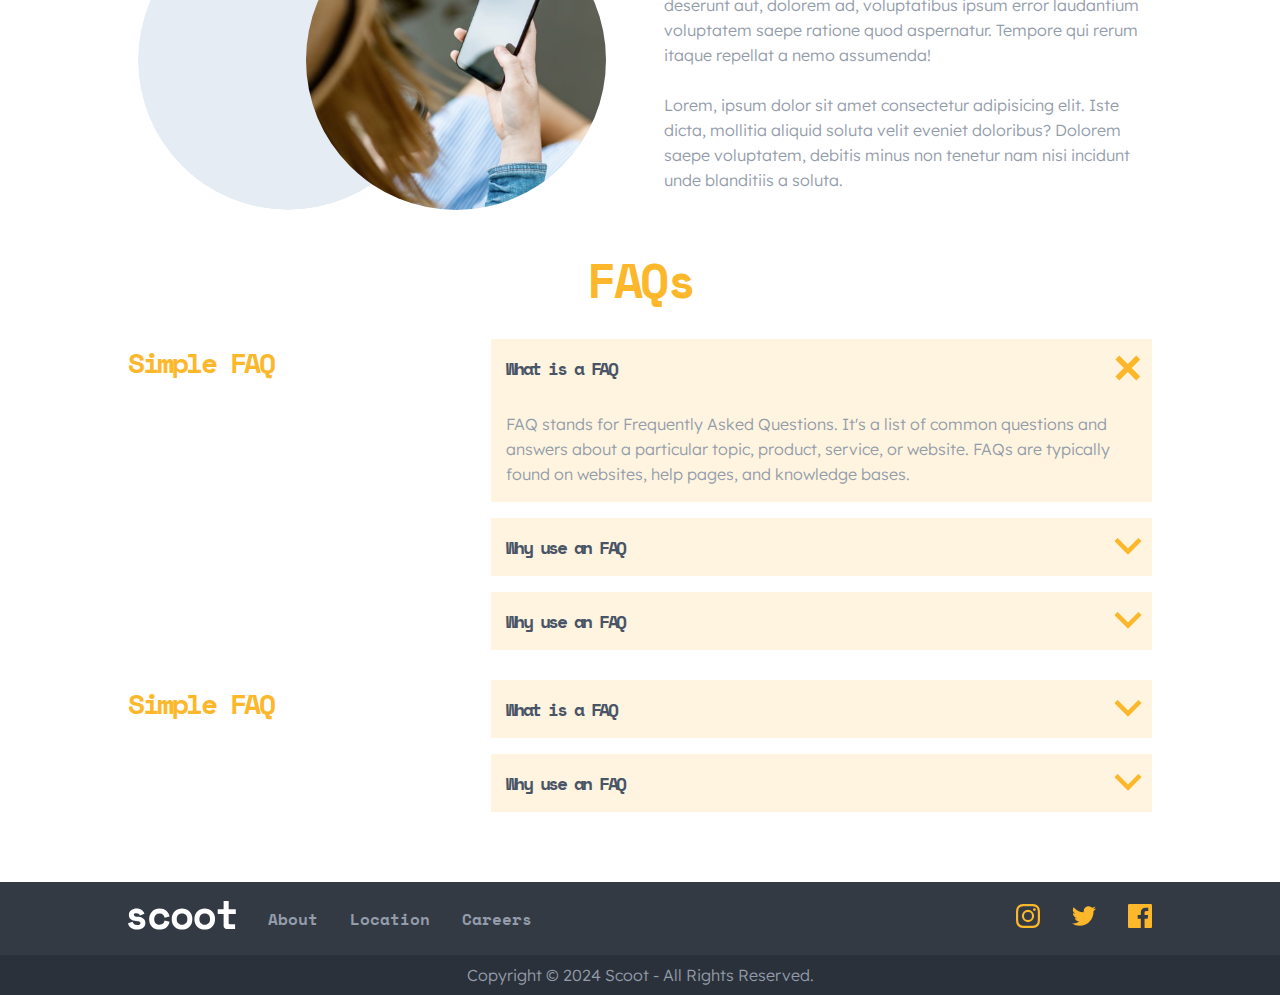
==== commit 26470f70: "Add files via upload" ====
--- a/about.html
+++ b/about.html
@@ -63,6 +63,77 @@
             reiciendis totam voluptates repudiandae nobis magni impedit quam
             voluptate, quasi molestiae! Quae?
           </p>
+        </div>
+        <div class="banner__nav"></div>
+      </div>
+    </div>
+
+    <div class="values__container">
+      <div class="values__header">Lorem, ipsum.</div>
+      <div class="values__description">
+        Lorem ipsum dolor sit amet consectetur adipisicing elit. Magnam
+        accusantium maiores sit, delectus quam ipsa atque nulla corrupti facere
+        perferendis temporibus ut voluptatibus rerum asperiores ullam fugiat
+        reiciendis assumenda error?
+      </div>
+      <div class="values">
+        <div class="value">
+          <div class="value__image">
+            <img
+              src="assets/images/info/digital-era.jpg"
+              alt=""
+              class="value__img"
+            />
+            <div class="value__index">01</div>
+          </div>
+          <div class="value__detail">
+            <h1>Lorem, ipsum dolor.</h1>
+            <p>
+              Lorem ipsum dolor sit amet consectetur adipisicing elit.
+              Provident, voluptatum! Facilis ex nihil aliquid sequi provident
+              voluptas esse atque porro! Lorem ipsum dolor sit, amet consectetur
+              adipisicing elit. Aliquam, voluptatum?
+            </p>
+          </div>
+        </div>
+        <div class="value">
+          <div class="value__image">
+            <img
+              src="assets/images/info/near-you.jpg"
+              alt=""
+              class="value__img"
+            />
+            <div class="value__index">02</div>
+          </div>
+          <div class="value__detail">
+            <h1>Lorem, ipsum dolor.</h1>
+            <p>
+              Lorem ipsum dolor sit amet consectetur adipisicing elit.
+              Provident, voluptatum! Facilis ex nihil aliquid sequi provident
+              voluptas esse atque porro! Lorem ipsum dolor sit, amet consectetur
+              adipisicing elit. Aliquam, voluptatum?
+            </p>
+          </div>
+        </div>
+
+        <div class="value">
+          <div class="value__image">
+            <img
+              src="assets/images/info/better-living.jpg"
+              alt=""
+              class="value__img"
+            />
+            <div class="value__index">03</div>
+          </div>
+          <div class="value__detail">
+            <h1>Lorem, ipsum dolor.</h1>
+            <p>
+              Lorem ipsum dolor sit amet consectetur adipisicing elit.
+              Provident, voluptatum! Facilis ex nihil aliquid sequi provident
+              voluptas esse atque porro! Lorem ipsum dolor sit, amet consectetur
+              adipisicing elit. Aliquam, voluptatum?
+            </p>
+          </div>
         </div>
       </div>
     </div>
@@ -137,70 +208,6 @@
       </div>
     </div>
 
-    <div class="values__container">
-      <div class="values__header">Lorem, ipsum.</div>
-      <div class="values">
-        <div class="value">
-          <div class="value__image">
-            <img
-              src="assets/images/info/digital-era.jpg"
-              alt=""
-              class="value__img"
-            />
-            <div class="value__index">01</div>
-          </div>
-          <div class="value__detail">
-            <h1>Lorem, ipsum dolor.</h1>
-            <p>
-              Lorem ipsum dolor sit amet consectetur adipisicing elit.
-              Provident, voluptatum! Facilis ex nihil aliquid sequi provident
-              voluptas esse atque porro! Lorem ipsum dolor sit, amet consectetur
-              adipisicing elit. Aliquam, voluptatum?
-            </p>
-          </div>
-        </div>
-        <div class="value">
-          <div class="value__image">
-            <img
-              src="assets/images/info/near-you.jpg"
-              alt=""
-              class="value__img"
-            />
-            <div class="value__index">02</div>
-          </div>
-          <div class="value__detail">
-            <h1>Lorem, ipsum dolor.</h1>
-            <p>
-              Lorem ipsum dolor sit amet consectetur adipisicing elit.
-              Provident, voluptatum! Facilis ex nihil aliquid sequi provident
-              voluptas esse atque porro! Lorem ipsum dolor sit, amet consectetur
-              adipisicing elit. Aliquam, voluptatum?
-            </p>
-          </div>
-        </div>
-
-        <div class="value">
-          <div class="value__image">
-            <img
-              src="assets/images/info/better-living.jpg"
-              alt=""
-              class="value__img"
-            />
-            <div class="value__index">03</div>
-          </div>
-          <div class="value__detail">
-            <h1>Lorem, ipsum dolor.</h1>
-            <p>
-              Lorem ipsum dolor sit amet consectetur adipisicing elit.
-              Provident, voluptatum! Facilis ex nihil aliquid sequi provident
-              voluptas esse atque porro! Lorem ipsum dolor sit, amet consectetur
-              adipisicing elit. Aliquam, voluptatum?
-            </p>
-          </div>
-        </div>
-      </div>
-    </div>
-
     <div class="faq">
       <div class="faq__header">FAQs</div>
       <div class="faq__container">
@@ -337,9 +344,12 @@
         </div>
       </div>
     </div>
+    <div class="banner__nav"></div>
 
     <footer>
+
       <div class="footer__container">
+
         <div class="nav__main">
           <div class="nav__brand">
             <a href="#">
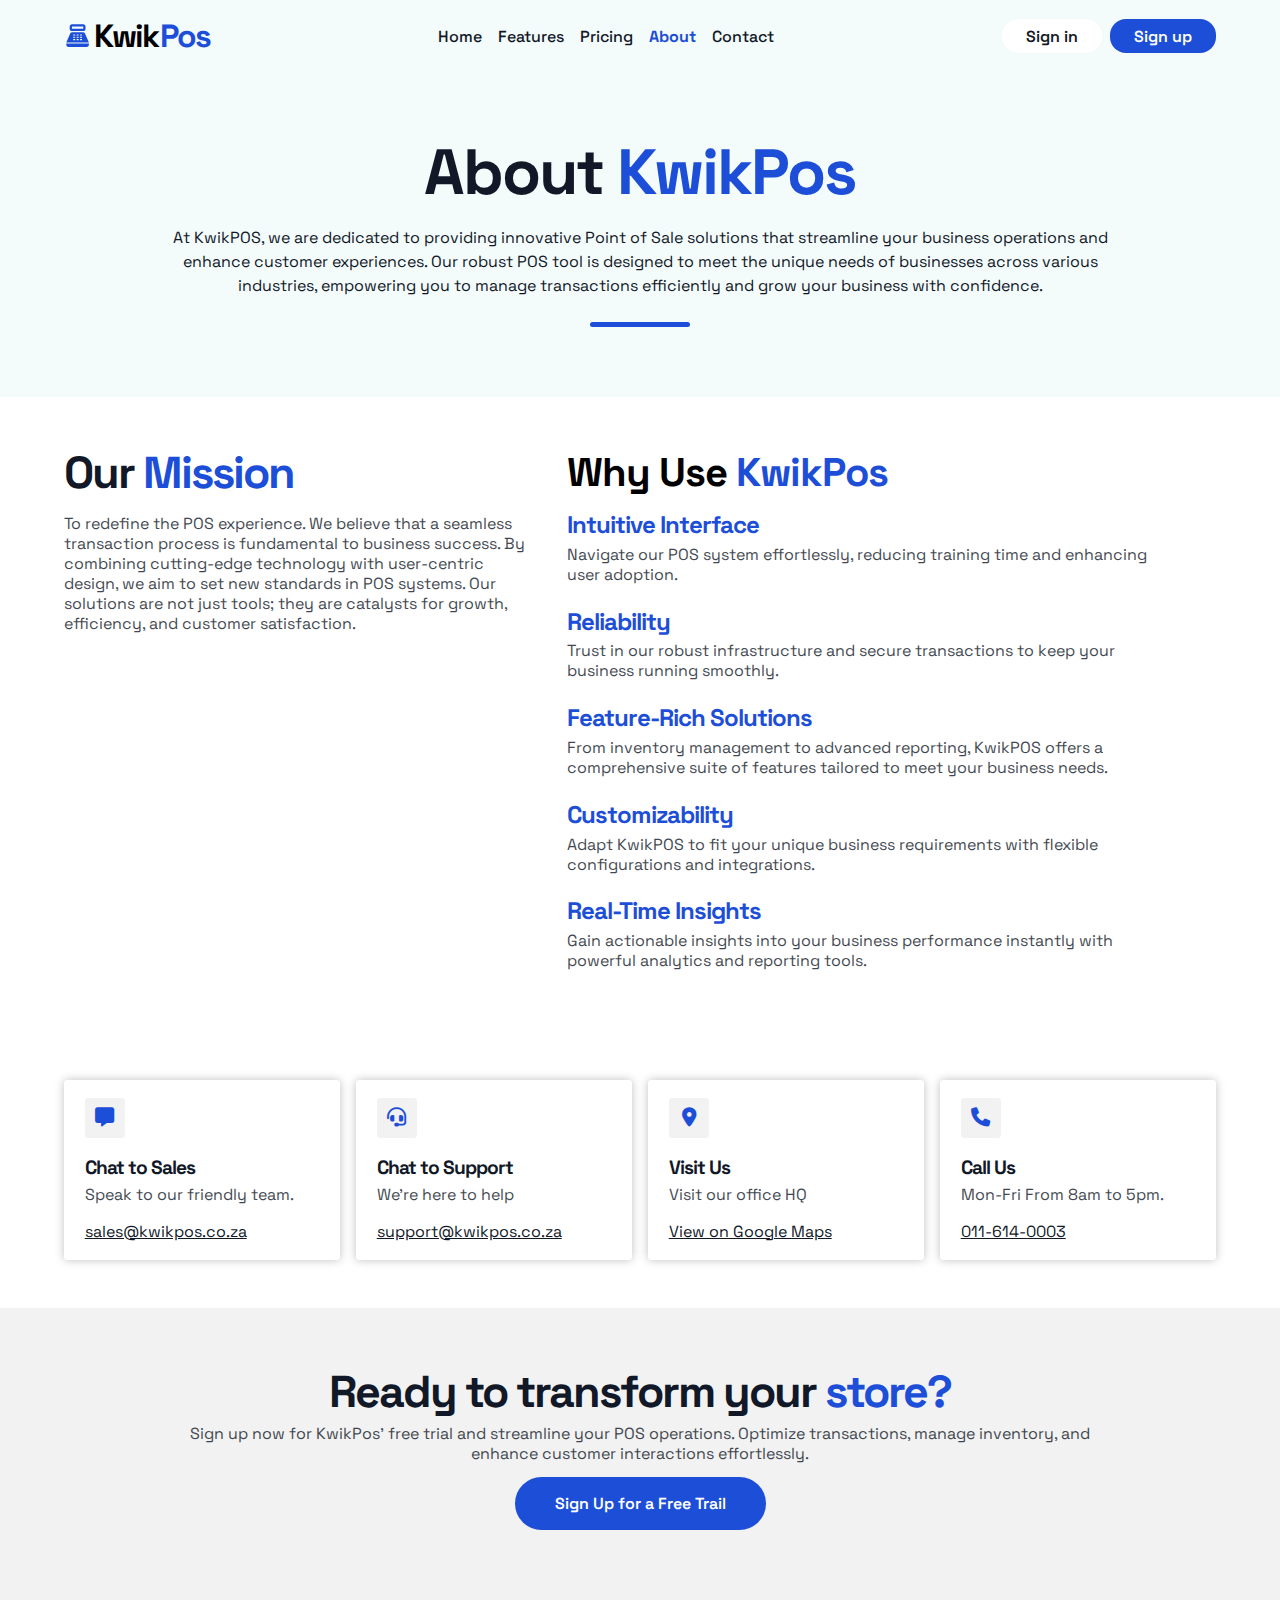
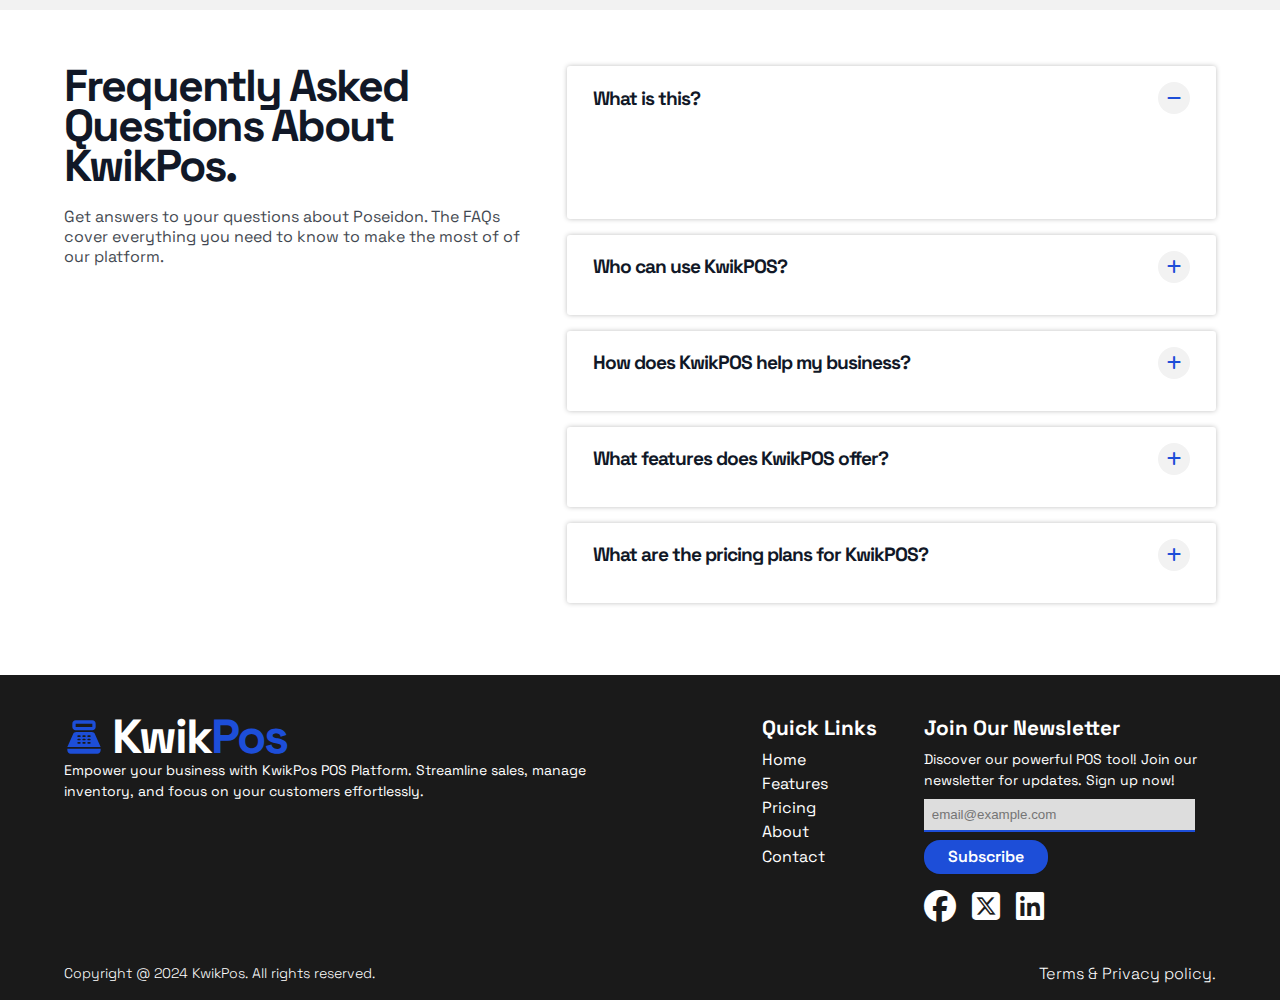
==== commit be9e72b2: "Add files via upload" ====
--- a/about.html
+++ b/about.html
@@ -2,396 +2,455 @@
 <html lang="en">
   <head>
     <meta charset="UTF-8" />
+    <meta http-equiv="X-UA-Compatible" content="IE=edge" />
     <meta name="viewport" content="width=device-width, initial-scale=1.0" />
-    <title>Scoot</title>
-
-    <link rel="stylesheet" href="css/styles.css" />
-    <script src="https://smtpjs.com/v3/smtp.js" defer></script>
-    <script src="js/index.js" defer></script>
+
+    <link
+      rel="stylesheet"
+      href="https://cdnjs.cloudflare.com/ajax/libs/font-awesome/6.5.2/css/all.min.css"
+    />
+    <!-- Primary Meta Tags -->
+    <title>KwikPos - Efficient Point of Sale Solutions for Your Business</title>
+    <meta
+      name="title"
+      content="POS Tool - Efficient Point of Sale Solutions for Your Business"
+    />
+    <meta
+      name="description"
+      content="Discover the best POS tool to streamline your sales, manage inventory, and enhance customer experience. Ideal for retail, restaurants, and more."
+    />
+
+    <!-- Additional Meta Tags -->
+    <meta
+      name="keywords"
+      content="POS, Point of Sale, POS Tool, Sales Management, Inventory Management, Retail POS, Restaurant POS, Business Solutions"
+    />
+    <meta name="robots" content="index, follow" />
+    <meta name="language" content="English" />
+    <meta name="author" content="POS TOOl, Port Of Sale " />
+
+    <!-- Favicon -->
+    <link
+      rel="icon"
+      href="assets/images/logo/point_of_sale_24dp_E8EAED_FILL0_wght400_GRAD0_opsz24.svg"
+      type="image/svg+xml"
+    />
+
+    <!-- Canonical Tag -->
+    <link rel="canonical" href="index.html" />
+    <link rel="stylesheet" href="assets/css/style.css" />
+    <link rel="stylesheet" href="assets/css/responsive.css" />
+    <script src="assets/js/script.js" defer></script>
   </head>
   <body>
+    <div class="mobile__nav__wrapper">
+      <div class="mobile__nav">
+        <div class="mobile__nav__top">
+          <div class="close">
+            <svg
+              xmlns="http://www.w3.org/2000/svg"
+              height="40px"
+              viewBox="0 -960 960 960"
+              width="40px"
+              fill="#e8eaed"
+            >
+              <path
+                d="m251.33-204.67-46.66-46.66L433.33-480 204.67-708.67l46.66-46.66L480-526.67l228.67-228.66 46.66 46.66L526.67-480l228.66 228.67-46.66 46.66L480-433.33 251.33-204.67Z"
+              />
+            </svg>
+          </div>
+        </div>
+        <ul class="navbar mobile">
+          <li><a href="index.html">Home</a></li>
+          <li><a href="features.html">Features</a></li>
+          <li><a href="pricing.html">Pricing</a></li>
+          <li><a class="active" href="about.html">About</a></li>
+          <li><a href="contact.html">Contact</a></li>
+        </ul>
+        <div class="nav__item mobile">
+          <a href="login.html" class="btn fill__up">Sign in</a>
+          <a href="signup.html" class="btn fill">Sign up</a>
+        </div>
+      </div>
+    </div>
     <nav>
-      <div class="menu">
-        <img src="assets/icons/hamburger.svg" alt="" class="menu__img" />
-      </div>
-      <div class="menu__container">
-        <div class="menu__navbar">
-          <div class="menu__close">
-            <img
-              src="assets/icons/close.svg"
-              alt="close icon"
-              class="close__img"
+      <div class="nav__wrapper">
+        <a href="index.html">
+          <div class="nav__brand">
+            <svg
+              xmlns="http://www.w3.org/2000/svg"
+              height="24px"
+              viewBox="0 -960 960 960"
+              width="24px"
+              fill="#e8eaed"
+            >
+              <path
+                d="M280-640q-33 0-56.5-23.5T200-720v-80q0-33 23.5-56.5T280-880h400q33 0 56.5 23.5T760-800v80q0 33-23.5 56.5T680-640H280Zm0-80h400v-80H280v80ZM160-80q-33 0-56.5-23.5T80-160v-40h800v40q0 33-23.5 56.5T800-80H160ZM80-240l139-313q10-22 30-34.5t43-12.5h376q23 0 43 12.5t30 34.5l139 313H80Zm260-80h40q8 0 14-6t6-14q0-8-6-14t-14-6h-40q-8 0-14 6t-6 14q0 8 6 14t14 6Zm0-80h40q8 0 14-6t6-14q0-8-6-14t-14-6h-40q-8 0-14 6t-6 14q0 8 6 14t14 6Zm0-80h40q8 0 14-6t6-14q0-8-6-14t-14-6h-40q-8 0-14 6t-6 14q0 8 6 14t14 6Zm120 160h40q8 0 14-6t6-14q0-8-6-14t-14-6h-40q-8 0-14 6t-6 14q0 8 6 14t14 6Zm0-80h40q8 0 14-6t6-14q0-8-6-14t-14-6h-40q-8 0-14 6t-6 14q0 8 6 14t14 6Zm0-80h40q8 0 14-6t6-14q0-8-6-14t-14-6h-40q-8 0-14 6t-6 14q0 8 6 14t14 6Zm120 160h40q8 0 14-6t6-14q0-8-6-14t-14-6h-40q-8 0-14 6t-6 14q0 8 6 14t14 6Zm0-80h40q8 0 14-6t6-14q0-8-6-14t-14-6h-40q-8 0-14 6t-6 14q0 8 6 14t14 6Zm0-80h40q8 0 14-6t6-14q0-8-6-14t-14-6h-40q-8 0-14 6t-6 14q0 8 6 14t14 6Z"
+              />
+            </svg>
+            Kwik<span>Pos</span>
+          </div>
+        </a>
+        <ul class="navbar desktop">
+          <li><a href="index.html">Home</a></li>
+          <li><a href="features.html">Features</a></li>
+          <li><a href="pricing.html">Pricing</a></li>
+          <li><a class="active" href="about.html">About</a></li>
+          <li><a href="contact.html">Contact</a></li>
+        </ul>
+        <div class="nav__item desktop">
+          <a href="login.html" class="btn">Sign in</a>
+          <a href="signup.html" class="btn fill">Sign up</a>
+        </div>
+        <div class="menu">
+          <svg
+            xmlns="http://www.w3.org/2000/svg"
+            height="24px"
+            viewBox="0 -960 960 960"
+            width="24px"
+            fill="#e8eaed"
+          >
+            <path
+              d="M80-160v-160h160v160H80Zm240 0v-160h560v160H320ZM80-400v-160h160v160H80Zm240 0v-160h560v160H320ZM80-640v-160h160v160H80Zm240 0v-160h560v160H320Z"
             />
-          </div>
-
-          <ul class="mobile--navbar">
-            <li><a href="about.html">About</a></li>
-
-            <li><a href="#">Location</a></li>
-            <li><a href="#">Careers</a></li>
-          </ul>
-
-          <div class="nav__contact__mobile">
-            <a href="#" class="button"> Get Scootin </a>
-          </div>
-        </div>
-      </div>
-      <div class="nav__main">
-        <div class="nav__brand">
-          <a href="#">
-            <img src="assets/logo.svg" alt="Brand Logo" class="nav__logo" />
+          </svg>
+        </div>
+      </div>
+    </nav>
+    <header class="pages">
+      <h1 class="title">About <span>KwikPos</span></h1>
+      <p class="text">
+        At KwikPOS, we are dedicated to providing innovative Point of Sale
+        solutions that streamline your business operations and enhance customer
+        experiences. Our robust POS tool is designed to meet the unique needs of
+        businesses across various industries, empowering you to manage
+        transactions efficiently and grow your business with confidence.
+      </p>
+      <hr />
+    </header>
+    <section>
+      <div class="grid col_1_2">
+        <div class="col__item title__section">
+          <h2 class="title">Our <span>Mission</span></h2>
+          <p class="text">
+            To redefine the POS experience. We believe that a seamless
+            transaction process is fundamental to business success. By combining
+            cutting-edge technology with user-centric design, we aim to set new
+            standards in POS systems. Our solutions are not just tools; they are
+            catalysts for growth, efficiency, and customer satisfaction.
+          </p>
+        </div>
+
+        <div class="col__item col_2">
+          <div>
+            <h3 class="header__">
+              Why Use
+              <span>KwikPos</span>
+            </h3>
+          </div>
+          <div>
+            <h3 class="header">Intuitive Interface</h3>
+            <p class="text">
+              Navigate our POS system effortlessly, reducing training time and
+              enhancing user adoption.
+            </p>
+          </div>
+          <div>
+            <h3 class="header">Reliability</h3>
+            <p class="text">
+              Trust in our robust infrastructure and secure transactions to keep
+              your business running smoothly.
+            </p>
+          </div>
+          <div>
+            <h3 class="header">Feature-Rich Solutions</h3>
+            <p class="text">
+              From inventory management to advanced reporting, KwikPOS offers a
+              comprehensive suite of features tailored to meet your business
+              needs.
+            </p>
+          </div>
+          <div>
+            <h3 class="header">Customizability</h3>
+            <p class="text">
+              Adapt KwikPOS to fit your unique business requirements with
+              flexible configurations and integrations.
+            </p>
+          </div>
+          <div>
+            <h3 class="header">Real-Time Insights</h3>
+            <p class="text">
+              Gain actionable insights into your business performance instantly
+              with powerful analytics and reporting tools.
+            </p>
+          </div>
+        </div>
+      </div>
+    </section>
+    <section>
+      <div class="contact__grid_">
+        <div class="contact__card">
+          <div class="card__content">
+            <div class="icon">
+              <i class="fa-solid fa-message"></i>
+            </div>
+            <div class="content">
+              <div>
+                <h3 class="title">Chat to Sales</h3>
+                <p class="text">Speak to our friendly team.</p>
+              </div>
+              <a href="mailto:sales@kwikpos.co.za" class="contact_a"
+                >sales@kwikpos.co.za</a
+              >
+            </div>
+          </div>
+        </div>
+        <div class="contact__card">
+          <div class="card__content">
+            <div class="icon">
+              <i class="fa-solid fa-headset"></i>
+            </div>
+            <div class="content">
+              <div>
+                <h3 class="title">Chat to Support</h3>
+                <p class="text">We're here to help</p>
+              </div>
+              <a href="mailto:support@kwikpos.co.za" class="contact_a"
+                >support@kwikpos.co.za</a
+              >
+            </div>
+          </div>
+        </div>
+        <div class="contact__card">
+          <div class="card__content">
+            <div class="icon">
+              <i class="fa-solid fa-location-dot"></i>
+            </div>
+            <div class="content">
+              <div>
+                <h3 class="title">Visit Us</h3>
+                <p class="text">Visit our office HQ</p>
+              </div>
+              <a
+                target="_blank"
+                href="https://maps.app.goo.gl/CqsRtPmevyQwg9VX8"
+                class="contact_a"
+                >View on Google Maps</a
+              >
+            </div>
+          </div>
+        </div>
+        <div class="contact__card">
+          <div class="card__content">
+            <div class="icon">
+              <i class="fa-solid fa-phone"></i>
+            </div>
+            <div class="content">
+              <div>
+                <h3 class="title">Call Us</h3>
+                <p class="text">Mon-Fri From 8am to 5pm.</p>
+              </div>
+              <a href="tel:0116140003" class="contact_a">011-614-0003</a>
+            </div>
+          </div>
+        </div>
+      </div>
+    </section>
+    <section class="fill__Shade">
+      <div class="section__header">
+        <h2 class="title">Ready to transform your <span>store?</span></h2>
+        <p class="text">
+          Sign up now for KwikPos' free trial and streamline your POS
+          operations. Optimize transactions, manage inventory, and enhance
+          customer interactions effortlessly.
+        </p>
+
+        <a href="pricing.html" class="btn fill">Sign Up for a Free Trail</a>
+      </div>
+    </section>
+    <section>
+      <div class="grid col_1_2">
+        <div class="col__item title__section">
+          <h2 class="title">Frequently Asked Questions About KwikPos.</h2>
+          <p class="text">
+            Get answers to your questions about Poseidon. The FAQs cover
+            everything you need to know to make the most of of our platform.
+          </p>
+        </div>
+
+        <div class="col__item col_2">
+          <div class="accordion__wrapper">
+            <div class="accordion__item">
+              <div class="accordion__content">
+                <div class="accordion__header">
+                  <span>What is this?</span>
+                  <div class="icon__Wrapper">
+                    <i class="fa-solid fa-plus ico ico_plus"></i>
+                    <i class="fa-solid fa-minus ico ico_minus"></i>
+                  </div>
+                </div>
+                <div class="accordion__panel">
+                  KwikPOS is a comprehensive Point of Sale (POS) solution
+                  designed to streamline sales transactions, inventory
+                  management, and customer interactions for businesses of all
+                  sizes.
+                </div>
+              </div>
+            </div>
+
+            <div class="accordion__item">
+              <div class="accordion__content">
+                <div class="accordion__header">
+                  <span>Who can use KwikPOS?</span>
+                  <div class="icon__Wrapper">
+                    <i class="fa-solid fa-plus ico ico_plus"></i>
+                    <i class="fa-solid fa-minus ico ico_minus"></i>
+                  </div>
+                </div>
+                <div class="accordion__panel">
+                  KwikPOS is suitable for a variety of businesses, including
+                  retail stores, restaurants, cafes, and service-based
+                  businesses.
+                </div>
+              </div>
+            </div>
+
+            <div class="accordion__item">
+              <div class="accordion__content">
+                <div class="accordion__header">
+                  <span>How does KwikPOS help my business?</span>
+                  <div class="icon__Wrapper">
+                    <i class="fa-solid fa-plus ico ico_plus"></i>
+                    <i class="fa-solid fa-minus ico ico_minus"></i>
+                  </div>
+                </div>
+                <div class="accordion__panel">
+                  KwikPOS helps your business by providing an efficient and
+                  easy-to-use system for managing sales, tracking inventory,
+                  generating reports, and enhancing customer experience.
+                </div>
+              </div>
+            </div>
+
+            <div class="accordion__item">
+              <div class="accordion__content">
+                <div class="accordion__header">
+                  <span>What features does KwikPOS offer?</span>
+                  <div class="icon__Wrapper">
+                    <i class="fa-solid fa-plus ico ico_plus"></i>
+                    <i class="fa-solid fa-minus ico ico_minus"></i>
+                  </div>
+                </div>
+                <div class="accordion__panel">
+                  <div>
+                    KwikPOS offers features such as sales tracking, inventory
+                    management, customer management, reporting and analytics,
+                    employee management, and integration with various payment
+                    methods.
+                  </div>
+                </div>
+              </div>
+            </div>
+
+            <div class="accordion__item">
+              <div class="accordion__content">
+                <div class="accordion__header">
+                  <span>What are the pricing plans for KwikPOS?</span>
+                  <div class="icon__Wrapper">
+                    <i class="fa-solid fa-plus ico ico_plus"></i>
+                    <i class="fa-solid fa-minus ico ico_minus"></i>
+                  </div>
+                </div>
+                <div class="accordion__panel">
+                  <div>
+                    KwikPOS offers various pricing plans to suit different
+                    business needs. For detailed information on our pricing
+                    plans, please visit our pricing page or contact our sales
+                    team.
+                  </div>
+
+                  <a href="pricing.html" class="btn fill">View Pricing</a>
+                </div>
+              </div>
+            </div>
+          </div>
+        </div>
+      </div>
+    </section>
+
+    <footer>
+      <div class="footer__wrapper">
+        <div class="footer__container">
+          <div class="footer__item">
+            <a href="#">
+              <div class="navbar__brand">
+                <svg
+                  xmlns="http://www.w3.org/2000/svg"
+                  height="24px"
+                  viewBox="0 -960 960 960"
+                  width="24px"
+                  fill="#e8eaed"
+                >
+                  <path
+                    d="M280-640q-33 0-56.5-23.5T200-720v-80q0-33 23.5-56.5T280-880h400q33 0 56.5 23.5T760-800v80q0 33-23.5 56.5T680-640H280Zm0-80h400v-80H280v80ZM160-80q-33 0-56.5-23.5T80-160v-40h800v40q0 33-23.5 56.5T800-80H160ZM80-240l139-313q10-22 30-34.5t43-12.5h376q23 0 43 12.5t30 34.5l139 313H80Zm260-80h40q8 0 14-6t6-14q0-8-6-14t-14-6h-40q-8 0-14 6t-6 14q0 8 6 14t14 6Zm0-80h40q8 0 14-6t6-14q0-8-6-14t-14-6h-40q-8 0-14 6t-6 14q0 8 6 14t14 6Zm0-80h40q8 0 14-6t6-14q0-8-6-14t-14-6h-40q-8 0-14 6t-6 14q0 8 6 14t14 6Zm120 160h40q8 0 14-6t6-14q0-8-6-14t-14-6h-40q-8 0-14 6t-6 14q0 8 6 14t14 6Zm0-80h40q8 0 14-6t6-14q0-8-6-14t-14-6h-40q-8 0-14 6t-6 14q0 8 6 14t14 6Zm0-80h40q8 0 14-6t6-14q0-8-6-14t-14-6h-40q-8 0-14 6t-6 14q0 8 6 14t14 6Zm120 160h40q8 0 14-6t6-14q0-8-6-14t-14-6h-40q-8 0-14 6t-6 14q0 8 6 14t14 6Zm0-80h40q8 0 14-6t6-14q0-8-6-14t-14-6h-40q-8 0-14 6t-6 14q0 8 6 14t14 6Zm0-80h40q8 0 14-6t6-14q0-8-6-14t-14-6h-40q-8 0-14 6t-6 14q0 8 6 14t14 6Z"
+                  />
+                </svg>
+                <div>Kwik<span>Pos</span></div>
+              </div>
+            </a>
+            <p>
+              Empower your business with KwikPos POS Platform. Streamline sales,
+              manage inventory, and focus on your customers effortlessly.
+            </p>
+          </div>
+          <div class="footer__item">
+            <div class="item">
+              <div class="title">Quick Links</div>
+              <ul>
+                <li><a href="index.html">Home</a></li>
+                <li><a href="features.html">Features</a></li>
+                <li><a href="pricing.html">Pricing</a></li>
+                <li><a href="about.html">About</a></li>
+                <li><a href="contact.html">Contact</a></li>
+              </ul>
+            </div>
+            <div class="item">
+              <div class="title">Join Our Newsletter</div>
+              <p>
+                Discover our powerful POS tool! Join our newsletter for updates.
+                Sign up now!
+              </p>
+              <form action="#">
+                <input type="text" placeholder="email@example.com" />
+                <a href="#" class="btn fill">Subscribe</a>
+              </form>
+              <ul class="socials">
+                <li>
+                  <a href="#">
+                    <i class="fa-brands fa-facebook"></i>
+                  </a>
+                </li>
+                <li>
+                  <a href="#">
+                    <i class="fa-brands fa-square-x-twitter"></i>
+                  </a>
+                </li>
+                <li>
+                  <a href="#">
+                    <i class="fa-brands fa-linkedin"></i>
+                  </a>
+                </li>
+              </ul>
+            </div>
+          </div>
+        </div>
+        <div class="footer__bottom">
+          Copyright @ 2024 KwikPos. All rights reserved.
+          <a href="Terms&Privacy.html">
+            <span>Terms & Privacy policy.</span>
           </a>
         </div>
-        <ul class="navbar">
-          <li><a href="#">About</a></li>
-          <li><a href="#">Location</a></li>
-          <li><a href="#">Careers</a></li>
-        </ul>
-      </div>
-      <div class="nav__contact">
-        <a href="#" class="button"> Get Scootin </a>
-      </div>
-    </nav>
-
-    <div class="header__banner">
-      <div class="header__banner__container">
-        <div class="header__banner__detail">
-          <h1>About</h1>
-          <p>
-            Lorem ipsum, dolor sit amet consectetur adipisicing elit. Doloremque
-            veritatis hic quibusdam, deleniti eos enim facere dolorum explicabo
-            reiciendis totam voluptates repudiandae nobis magni impedit quam
-            voluptate, quasi molestiae! Quae?
-          </p>
-        </div>
-        <div class="banner__nav"></div>
-      </div>
-    </div>
-
-    <div class="values__container">
-      <div class="values__header">Lorem, ipsum.</div>
-      <div class="values__description">
-        Lorem ipsum dolor sit amet consectetur adipisicing elit. Magnam
-        accusantium maiores sit, delectus quam ipsa atque nulla corrupti facere
-        perferendis temporibus ut voluptatibus rerum asperiores ullam fugiat
-        reiciendis assumenda error?
-      </div>
-      <div class="values">
-        <div class="value">
-          <div class="value__image">
-            <img
-              src="assets/images/info/digital-era.jpg"
-              alt=""
-              class="value__img"
-            />
-            <div class="value__index">01</div>
-          </div>
-          <div class="value__detail">
-            <h1>Lorem, ipsum dolor.</h1>
-            <p>
-              Lorem ipsum dolor sit amet consectetur adipisicing elit.
-              Provident, voluptatum! Facilis ex nihil aliquid sequi provident
-              voluptas esse atque porro! Lorem ipsum dolor sit, amet consectetur
-              adipisicing elit. Aliquam, voluptatum?
-            </p>
-          </div>
-        </div>
-        <div class="value">
-          <div class="value__image">
-            <img
-              src="assets/images/info/near-you.jpg"
-              alt=""
-              class="value__img"
-            />
-            <div class="value__index">02</div>
-          </div>
-          <div class="value__detail">
-            <h1>Lorem, ipsum dolor.</h1>
-            <p>
-              Lorem ipsum dolor sit amet consectetur adipisicing elit.
-              Provident, voluptatum! Facilis ex nihil aliquid sequi provident
-              voluptas esse atque porro! Lorem ipsum dolor sit, amet consectetur
-              adipisicing elit. Aliquam, voluptatum?
-            </p>
-          </div>
-        </div>
-
-        <div class="value">
-          <div class="value__image">
-            <img
-              src="assets/images/info/better-living.jpg"
-              alt=""
-              class="value__img"
-            />
-            <div class="value__index">03</div>
-          </div>
-          <div class="value__detail">
-            <h1>Lorem, ipsum dolor.</h1>
-            <p>
-              Lorem ipsum dolor sit amet consectetur adipisicing elit.
-              Provident, voluptatum! Facilis ex nihil aliquid sequi provident
-              voluptas esse atque porro! Lorem ipsum dolor sit, amet consectetur
-              adipisicing elit. Aliquam, voluptatum?
-            </p>
-          </div>
-        </div>
-      </div>
-    </div>
-
-    <div class="details__container">
-      <div class="detail">
-        <div class="detail__content">
-          <div class="detail__title">Lorem, ipsum dolor.</div>
-          <div class="detail__description">
-            <div>
-              Lorem, ipsum dolor sit amet consectetur adipisicing elit. Sint
-              repellendus impedit atque dolor ullam voluptate! Possimus
-              asperiores facere tenetur omnis a delectus, voluptatem, laudantium
-              maiores odio, perferendis doloremque officiis minus?
-            </div>
-            <br />
-            <div>
-              Lorem, ipsum dolor sit amet consectetur adipisicing elit. Facilis
-              omnis quasi voluptatum aspernatur vero illo aperiam dolorum odit.
-              Voluptates, earum!
-            </div>
-          </div>
-        </div>
-        <div class="detail__image">
-          <img
-            src="assets/images/info/telemetry.jpg"
-            alt=""
-            class="detail__img"
-          />
-          <img src="assets/patterns/circle.svg" alt="" class="detail__circle" />
-        </div>
-        <div class="more__detail">
-          Lorem ipsum dolor sit amet consectetur adipisicing elit. Obcaecati
-          earum corrupti in doloremque libero! Provident ut dolorum fuga nemo
-          quam velit maiores numquam quo voluptate aliquid praesentium
-          accusantium accusamus, illum placeat odio dignissimos aspernatur harum
-          eum molestias libero labore necessitatibus.
-        </div>
-      </div>
-
-      <div class="detail">
-        <div class="detail__image">
-          <img
-            src="assets/images/info/digital-era.jpg"
-            alt=""
-            class="detail__img"
-          />
-          <img
-            src="assets/patterns/circle.svg"
-            alt=""
-            class="detail__circle left--circle"
-          />
-        </div>
-        <div class="detail__content">
-          <div class="detail__title">Lorem, ipsum dolor.</div>
-          <div class="detail__description">
-            <div>
-              Lorem ipsum dolor sit amet consectetur adipisicing elit. Ipsam
-              deserunt aut, dolorem ad, voluptatibus ipsum error laudantium
-              voluptatem saepe ratione quod aspernatur. Tempore qui rerum itaque
-              repellat a nemo assumenda!
-            </div>
-            <br />
-            <div>
-              Lorem, ipsum dolor sit amet consectetur adipisicing elit. Iste
-              dicta, mollitia aliquid soluta velit eveniet doloribus? Dolorem
-              saepe voluptatem, debitis minus non tenetur nam nisi incidunt unde
-              blanditiis a soluta.
-            </div>
-          </div>
-        </div>
-      </div>
-    </div>
-
-    <div class="faq">
-      <div class="faq__header">FAQs</div>
-      <div class="faq__container">
-        <div class="faq__title">Simple FAQ</div>
-        <div class="faq__wrapper">
-          <div class="faq__section">
-            <div class="faq__question 1">
-              What is a FAQ
-
-              <span>
-                <img
-                  src="assets/icons/chevron.svg"
-                  alt=""
-                  class="open__FAQ__answer 1"
-                />
-                <img
-                  src="assets/icons/close.svg"
-                  alt=""
-                  class="close__FAQ__answer 1"
-                />
-              </span>
-            </div>
-            <div class="faq__answer active">
-              FAQ stands for Frequently Asked Questions. It's a list of common
-              questions and answers about a particular topic, product, service,
-              or website. FAQs are typically found on websites, help pages, and
-              knowledge bases.
-            </div>
-          </div>
-
-          <div class="faq__section">
-            <div class="faq__question 2">
-              Why use an FAQ
-
-              <span>
-                <img
-                  src="assets/icons/chevron.svg"
-                  alt=""
-                  class="open__FAQ__answer 2"
-                />
-                <img
-                  src="assets/icons/close.svg"
-                  alt=""
-                  class="close__FAQ__answer 2"
-                />
-              </span>
-            </div>
-            <div class="faq__answer">
-              Lorem ipsum dolor sit amet consectetur, adipisicing elit. Facilis
-              animi expedita quia corrupti esse inventore aliquam officiis
-              deserunt consectetur porro voluptate vel reprehenderit similique,
-              maxime repellendus omnis molestias delectus obcaecati!
-            </div>
-          </div>
-
-          <div class="faq__section">
-            <div class="faq__question 3">
-              Why use an FAQ
-
-              <span>
-                <img
-                  src="assets/icons/chevron.svg"
-                  alt=""
-                  class="open__FAQ__answer 3"
-                />
-                <img
-                  src="assets/icons/close.svg"
-                  alt=""
-                  class="close__FAQ__answer 3"
-                />
-              </span>
-            </div>
-            <div class="faq__answer">
-              Lorem ipsum dolor sit amet consectetur, adipisicing elit. Facilis
-              animi expedita quia corrupti esse inventore aliquam officiis
-              deserunt consectetur porro voluptate vel reprehenderit similique,
-              maxime repellendus omnis molestias delectus obcaecati!
-            </div>
-          </div>
-        </div>
-      </div>
-      <div class="faq__container">
-        <div class="faq__title">Simple FAQ</div>
-        <div class="faq__wrapper">
-          <div class="faq__section">
-            <div class="faq__question 4">
-              What is a FAQ
-
-              <span>
-                <img
-                  src="assets/icons/chevron.svg"
-                  alt=""
-                  class="open__FAQ__answer 4"
-                />
-                <img
-                  src="assets/icons/close.svg"
-                  alt=""
-                  class="close__FAQ__answer 4"
-                />
-              </span>
-            </div>
-            <div class="faq__answer">
-              FAQ stands for Frequently Asked Questions. It's a list of common
-              questions and answers about a particular topic, product, service,
-              or website. FAQs are typically found on websites, help pages, and
-              knowledge bases.
-            </div>
-          </div>
-
-          <div class="faq__section">
-            <div class="faq__question 5">
-              Why use an FAQ
-
-              <span>
-                <img
-                  src="assets/icons/chevron.svg"
-                  alt=""
-                  class="open__FAQ__answer 5"
-                />
-                <img
-                  src="assets/icons/close.svg"
-                  alt=""
-                  class="close__FAQ__answer 5"
-                />
-              </span>
-            </div>
-            <div class="faq__answer">
-              Lorem ipsum dolor sit amet consectetur, adipisicing elit. Facilis
-              animi expedita quia corrupti esse inventore aliquam officiis
-              deserunt consectetur porro voluptate vel reprehenderit similique,
-              maxime repellendus omnis molestias delectus obcaecati!
-            </div>
-          </div>
-        </div>
-      </div>
-    </div>
-    <div class="banner__nav"></div>
-
-    <footer>
-
-      <div class="footer__container">
-
-        <div class="nav__main">
-          <div class="nav__brand">
-            <a href="#">
-              <img
-                src="assets/logo-footer.svg"
-                alt="Brand Logo"
-                class="nav__logo"
-              />
-            </a>
-          </div>
-          <ul class="navbar__footer">
-            <li><a href="about.html">About</a></li>
-
-            <li><a href="#">Location</a></li>
-            <li><a href="#">Careers</a></li>
-          </ul>
-        </div>
-
-        <ul class="navbar__footer footer__socials">
-          <li>
-            <a href="#">
-              <img src="assets/icons/instagram.svg" alt="" />
-            </a>
-          </li>
-          <li>
-            <a href="#">
-              <img src="assets/icons/twitter.svg" alt="" />
-            </a>
-          </li>
-          <li>
-            <a href="#">
-              <img src="assets/icons/facebook.svg" alt="" />
-            </a>
-          </li>
-        </ul>
       </div>
     </footer>
-
-    <div class="copyrights">
-      <div class="copyright__content">
-        <span> Copyright © 2024 Scoot - All Rights Reserved. </span>
-      </div>
-    </div>
   </body>
 </html>
--- a/assets/css/style.css
+++ b/assets/css/style.css
@@ -0,0 +1,1537 @@
+* {
+  margin: 0px;
+  padding: 0px;
+}
+
+:root {
+  /* Primary Colors */
+  --primary-accent: #1d4ed8;
+  --primary-dark: #153e9c;
+  --primary-light: #3b82f6;
+
+  /* Secondary Colors */
+  --secondary-accent: #f59e0b;
+  --secondary-dark: #b45309;
+  --secondary-light: #fbbf24;
+
+  /* Neutral Colors */
+  --background: #ffffff;
+  --surface: #f3fbfb;
+  --text-primary: #1a1a1a;
+  --text--primary--dark: #111827;
+  --text-secondary: #6b7280;
+
+  /* Additional Colors */
+  --success: #10b981;
+  --warning: #f59e0b;
+  --error: #ef4444;
+  --info: #3b82f6;
+  --shade: #f2f2f2;
+  --dark: #1a1a1a;
+
+  /* Custom Data  */
+  --width: 90%;
+}
+
+@font-face {
+  font-family: font;
+  src: url(fonts/SpaceGrotesk-VariableFont_wght.ttf);
+}
+
+body {
+  position: relative;
+  font-family: font;
+  background: var(--background);
+}
+
+a {
+  text-decoration: none;
+}
+
+/* Navbar  */
+nav {
+  width: 100%;
+  height: auto;
+  padding: 1rem 0;
+
+  display: flex;
+  justify-content: center;
+  align-items: center;
+  background: var(--surface);
+}
+nav.fill {
+  background: var(--background);
+}
+
+/* Nav Wrapper  */
+.nav__wrapper {
+  width: var(--width);
+
+  display: flex;
+  justify-content: space-between;
+  align-items: center;
+  gap: 1rem;
+}
+
+/* Nav Brand  */
+.nav__brand {
+  display: flex;
+  justify-content: flex-start;
+  align-items: center;
+  gap: 0.15rem;
+
+  font-size: 2rem;
+  letter-spacing: -2px;
+  font-weight: bold;
+  color: black;
+}
+
+.nav__brand span {
+  color: var(--primary-accent);
+}
+
+/* Nav Brand SVG  */
+.nav__brand svg {
+  width: 1.7rem;
+  height: 1.7rem;
+  fill: var(--primary-accent);
+}
+
+/* Navbar  */
+.navbar {
+  display: flex;
+  list-style: none;
+  gap: 1rem;
+}
+
+.navbar.mobile {
+  flex-direction: column;
+  padding: 2rem 0 2rem 2rem;
+}
+
+.navbar li {
+  position: relative;
+}
+
+.navbar li a {
+  color: var(--text-primary);
+  font-weight: 500;
+  cursor: pointer;
+  transition: all 0.2s ease-in-out;
+}
+
+/* Active Link  */
+.navbar li a.active {
+  color: var(--primary-accent);
+  font-weight: bold;
+}
+
+.navbar li a:hover {
+  color: var(--primary-accent);
+}
+
+/* Nav Item  */
+.nav__item {
+  display: flex;
+  gap: 0.5rem;
+  justify-content: flex-start;
+  align-items: center;
+}
+
+.nav__item.mobile {
+  padding: 0 0 0 2rem;
+  gap: 1rem;
+  flex-direction: column;
+  justify-content: flex-start;
+  align-items: flex-start;
+}
+
+/* Menu  */
+.menu,
+.close {
+  display: none;
+  justify-content: center;
+  align-items: center;
+}
+
+.close {
+  margin-top: 0.5rem;
+  background: var(--primary-accent);
+}
+
+.close:hover {
+  background: var(--primary-dark);
+}
+
+.menu svg,
+.close svg {
+  fill: var(--primary-accent);
+  height: 2rem;
+  width: 2rem;
+  cursor: pointer;
+  transition: all 0.2s ease-in-out;
+}
+
+.close svg {
+  fill: var(--background);
+  height: 1.8rem;
+  width: 1.8rem;
+}
+
+.menu svg:hover {
+  fill: var(--primary-dark);
+}
+
+/* Mobile Nav  Wrapper*/
+.mobile__nav__wrapper {
+  position: absolute;
+  top: 0;
+  width: 100%;
+  height: 500vh;
+  background: transparent;
+  transform: translateX(-100vw);
+  display: none;
+
+  z-index: 999;
+  animation: MobileNav 1s ease-in-out forwards;
+}
+
+/* Animate Nav Wrapper  */
+@keyframes MobileNav {
+  to {
+    transform: translateX(0);
+  }
+}
+
+/* Mobile Nav  */
+.mobile__nav {
+  width: 50%;
+  min-width: 350px;
+  height: 100%;
+  background: var(--background);
+  /* border-right: 2px solid var(--primary-accent); */
+  box-shadow: 0 0 10px rgb(0 0 0 /0.1);
+}
+
+/* Mobile Nav Top  */
+.mobile__nav__top {
+  width: 90%;
+  padding: 1rem;
+  display: flex;
+  justify-content: flex-end;
+}
+
+/* Buttons  */
+.btn {
+  padding: 0.4rem 1.5rem;
+  border-radius: 1rem;
+  border: none;
+  cursor: pointer;
+  color: var(--text-primary);
+
+  font-weight: 600;
+  font-family: font;
+  background: var(--background);
+  transition: all 0.2s ease-in-out;
+
+  box-shadow: 0 0 10px rgb(0 0 0 /0.01);
+}
+
+.btn:hover {
+  filter: brightness(0.6);
+}
+
+.btn.fill {
+  background: var(--primary-accent);
+  color: var(--background);
+}
+
+.btn.fill__up {
+  box-shadow: 0 0 5px rgb(0 0 0 /0.1);
+}
+
+/* Header  */
+Header {
+  display: flex;
+  justify-content: center;
+  align-items: center;
+  flex-direction: column;
+  gap: 0.5rem;
+
+  width: 100%;
+  height: 650px;
+  background: var(--surface);
+}
+
+/* Header For Other Pages  */
+header.pages {
+  height: 325px;
+}
+header.pages.fill {
+  background: var(--background);
+}
+
+/* Header Title  */
+Header .title {
+  width: 85%;
+  max-width: 1000px;
+  min-width: 450px;
+  text-align: center;
+  font-size: 4rem;
+  line-height: 3.8rem;
+  letter-spacing: -2px;
+  color: var(--text-primary);
+}
+
+/* Header Title Span*/
+Header .title span {
+  color: var(--primary-accent);
+}
+
+/* Header Text  */
+Header .text {
+  width: 90%;
+  max-width: 950px;
+  text-align: center;
+  color: var(--text-primary);
+  padding: 1rem 0;
+}
+
+/* Header Button  */
+header .btn {
+  font-size: 1.2rem;
+  padding: 1rem 2rem;
+  border-radius: 2rem;
+}
+
+/* Section  */
+section {
+  width: 100%;
+  height: auto;
+  padding: 2rem 0 3rem 0;
+
+  display: flex;
+  justify-content: center;
+  align-items: center;
+  flex-direction: column;
+}
+
+section.features {
+  padding: 0 0 3rem 0;
+}
+
+section.fill {
+  background: var(--surface);
+}
+
+section.fill__Shade {
+  background: var(--shade);
+}
+
+/* Section Header  */
+.section__header {
+  width: var(--width);
+  height: auto;
+  display: flex;
+  justify-content: center;
+  align-items: center;
+  gap: 0.5rem;
+  flex-direction: column;
+  padding: 2rem 0;
+}
+
+/* Section Line  */
+section hr {
+  width: 100px;
+  height: 5px;
+  border-radius: 5px;
+  background: var(--primary-accent);
+  border: none;
+}
+
+hr {
+  width: 100px;
+  height: 5px;
+  border-radius: 5px;
+  background: var(--primary-accent);
+  border: none;
+}
+
+/* Section Header  Title */
+.section__header .title {
+  font-size: 2.8rem;
+  line-height: 2.5rem;
+  letter-spacing: -2px;
+  color: var(--text-primary);
+  text-align: center;
+}
+.section__header .title span {
+  color: var(--primary-accent);
+}
+
+/* Section Header Text  */
+.section__header .text {
+  color: var(--text-primary);
+  opacity: 0.8;
+  line-height: 20px;
+  padding: 0.3rem 0;
+  cursor: pointer;
+  transition: all 0.1s ease-in-out;
+  text-align: center;
+  width: 80%;
+  min-width: 450px;
+}
+
+/* Section Header Btn*/
+section .btn {
+  padding: 1rem 2.5rem;
+  border-radius: 2rem;
+}
+
+/* grid  */
+.grid {
+  width: var(--width);
+  height: auto;
+  display: grid;
+}
+
+/* Columns  */
+.col_1_2 {
+  grid-template-columns: minmax(450px, 1.5fr) 2fr;
+  gap: 1rem;
+  padding: 1.5rem 0;
+}
+
+.col_2 {
+  grid-template-columns: 1fr;
+}
+
+.col_3 {
+  grid-template-columns: 1fr 1fr 1fr;
+  gap: 2rem;
+  row-gap: 1.5rem;
+  justify-content: center;
+  align-items: stretch;
+  width: 90%;
+}
+
+/* Columns Item  */
+.col__item {
+  width: 100%;
+  height: auto;
+
+  display: flex;
+  justify-content: flex-start;
+  align-items: flex-start;
+  flex-direction: column;
+  gap: 1rem;
+}
+
+/* Columns Item  Title*/
+.col__item .title {
+  font-size: 2.8rem;
+  line-height: 2.5rem;
+  letter-spacing: -2px;
+  color: var(--text-primary);
+}
+
+/* Columns Item  Title Span*/
+.col__item .title span {
+  color: var(--primary-accent);
+}
+
+/* Columns Item  Header*/
+.col__item .header {
+  font-size: 1.5rem;
+  letter-spacing: -1px;
+  color: var(--primary-accent);
+}
+
+.col__item .header__ {
+  font-size: 2.5rem;
+  letter-spacing: -1px;
+  line-height: 2.5rem;
+}
+
+.col__item .header__ span {
+  color: var(--primary-accent);
+}
+
+/* Columns Item  Text*/
+.col__item .text {
+  color: var(--text-primary);
+  opacity: 0.8;
+  line-height: 20px;
+  padding: 0.3rem 0;
+  cursor: pointer;
+  transition: all 0.1s ease-in-out;
+  width: 95%;
+}
+.col__item .text:hover {
+  opacity: 1;
+}
+
+/* Col Card  */
+.col__card {
+  width: 100%;
+  height: 100%;
+  border-radius: 0.2rem;
+  box-shadow: 0 0 10px rgb(0 0 0 /0.1);
+  background: var(--background);
+
+  display: flex;
+  justify-content: center;
+  align-items: center;
+  position: relative;
+  overflow: hidden;
+  cursor: pointer;
+  transition: all 0.2s ease-in-out;
+}
+
+/* Col Card  Circle*/
+.col__card .circle {
+  width: 4rem;
+  height: 4rem;
+  background: var(--primary-accent);
+  position: absolute;
+  border-radius: 0.2rem;
+  top: -1rem;
+  right: -1rem;
+  transition: all 0.2s ease-in-out;
+}
+
+.col__card:hover .circle {
+  width: 110%;
+  height: 110%;
+}
+
+/* Col Card Content  */
+.col__card__content {
+  width: 85%;
+  height: 75%;
+
+  display: grid;
+  grid-template-rows: 4rem 2rem 1fr;
+  position: relative;
+  z-index: 10;
+  padding: 3rem 0 3rem 0;
+}
+
+/* Col Card Content Icon  */
+.col__card__content .icon {
+  width: 100%;
+  height: 100%;
+
+  display: flex;
+  justify-content: center;
+  align-items: center;
+}
+
+.col__card__content .icon .ico {
+  font-size: 3rem;
+  color: var(--primary-accent);
+  transition: all 0.2s ease-in-out;
+}
+
+.col__card:hover .ico {
+  color: var(--background);
+  transform: rotate(360deg);
+}
+
+/* Col Card Content Title  */
+.col__card__content .title {
+  display: flex;
+  justify-content: center;
+  align-items: center;
+  width: 100%;
+  text-align: center;
+
+  font-weight: bold;
+  font-size: 1.2rem;
+  line-height: 1rem;
+  letter-spacing: -1px;
+  color: var(--text-primary);
+  padding: 1rem 0;
+  transition: all 0.2s ease-in-out;
+}
+
+.col__card:hover .title {
+  color: var(--background);
+}
+
+/* Col Card Content Text */
+.col__card__content .text {
+  width: 100%;
+  color: var(--text-primary);
+  opacity: 0.8;
+  line-height: 20px;
+  padding: 0.3rem 0;
+  cursor: pointer;
+  transition: all 0.2s ease-in-out;
+  text-align: center;
+  padding: 1rem 0 0 0;
+}
+
+.col__card:hover .text {
+  color: var(--background);
+  opacity: 1;
+}
+
+/* Support Wrapper  */
+.support__wrapper {
+  width: 100%;
+  height: 500px;
+
+  position: relative;
+}
+
+/* Support Wrapper Image  */
+.support__wrapper img {
+  width: 100%;
+  height: 100%;
+  object-fit: cover;
+  position: absolute;
+  top: 0;
+}
+
+/* Support Container  */
+.support__container {
+  width: 100%;
+  height: 100%;
+  background: rgb(0 0 0 /0.75);
+
+  position: absolute;
+  top: 0;
+
+  display: flex;
+  justify-content: center;
+  align-items: center;
+}
+
+/* Support Content  */
+.support__content {
+  width: var(--width);
+  height: 80%;
+
+  display: flex;
+  justify-content: center;
+  align-items: center;
+  flex-direction: column;
+  gap: 0.5rem;
+}
+
+/* Support Content Title*/
+.support__content .title {
+  font-size: 3rem;
+  line-height: 3rem;
+  text-align: center;
+  color: var(--background);
+  width: 90%;
+  min-width: 650px;
+  text-shadow: 1px 1px 2px var(--black);
+}
+
+/* Support Content Title Span*/
+.support__content .title span {
+  color: var(--primary-accent);
+}
+
+/* Support Content Text*/
+.support__content .text {
+  width: 90%;
+  text-align: center;
+  color: var(--background);
+  padding: 1rem 0;
+}
+
+/* Support Content Btn*/
+.support__content .btn {
+  padding: 1rem 2rem;
+  border-radius: 2rem;
+}
+
+/* Accordion Wrapper  */
+.accordion__wrapper {
+  width: 100%;
+  height: auto;
+
+  display: flex;
+  justify-content: flex-start;
+  align-items: flex-start;
+  flex-direction: column;
+  gap: 1rem;
+}
+
+/* Accordion Item  */
+.accordion__item {
+  width: 100%;
+  height: auto;
+  box-shadow: 0 0 5px rgb(0 0 0 /0.25);
+  border-radius: 0.2rem;
+  cursor: pointer;
+
+  display: flex;
+  justify-content: center;
+  align-items: center;
+  padding: 1rem 0 2rem 0;
+}
+
+/* Accordion Content  */
+.accordion__content {
+  width: 92%;
+  height: auto;
+  display: flex;
+  flex-direction: column;
+  justify-content: flex-start;
+  align-items: flex-start;
+  gap: 0.6rem;
+}
+
+/* Accordion Header  */
+.accordion__header {
+  width: 100%;
+  height: auto;
+
+  display: flex;
+  justify-content: space-between;
+  align-items: center;
+}
+
+/* Accordion Header span  */
+.accordion__header span {
+  font-size: 1.2rem;
+  font-weight: bold;
+  letter-spacing: -1px;
+  color: var(--text-primary);
+}
+
+/* Icon Wrapper  */
+.icon__Wrapper {
+  display: flex;
+  gap: 0.5rem;
+}
+
+/* Icon Wrapper Ico */
+.icon__Wrapper .ico {
+  background: var(--shade);
+  width: 2rem;
+  height: 2rem;
+  display: flex;
+  justify-content: center;
+  align-items: center;
+  color: var(--primary-accent);
+  border-radius: 100%;
+}
+
+.icon__Wrapper i.ico_minus {
+  display: none;
+}
+
+/* Accordion Panel  */
+.accordion__panel {
+  width: 100%;
+  height: auto;
+  color: var(--text-primary);
+  opacity: 0.8;
+
+  display: none;
+  justify-content: flex-start;
+  align-items: flex-start;
+  gap: 2rem;
+  transition: all 0.2s ease-in-out;
+  transform: translateY(-50px);
+  animation: panel 1s ease-in-out forwards;
+  opacity: 0;
+}
+
+.accordion__panel div {
+  padding: 0 0 1rem 0;
+}
+
+/* Accordion Panel Btn */
+.accordion__panel .btn {
+  margin: 0 0 1em 0;
+  padding: 0.5rem 2rem;
+}
+
+@keyframes panel {
+  to {
+    transform: translateX(0);
+    opacity: 1;
+  }
+}
+
+/* Feature Grid */
+.feature_col {
+  display: grid;
+  grid-template-columns: 1fr 1fr 1fr;
+  gap: 2rem;
+  row-gap: 1.5rem;
+  justify-content: center;
+  align-items: stretch;
+  width: 90%;
+}
+
+/* Feature Card  */
+.feature__card {
+  width: 100%;
+  height: 100%;
+  background: var(--background);
+  box-shadow: 0 0 10px rgb(0 0 0 /0.1);
+
+  display: flex;
+  justify-content: center;
+  align-items: center;
+}
+
+/* Feature Content  */
+.feature__content {
+  width: 90%;
+  height: 90%;
+
+  display: grid;
+  grid-template-rows: 12rem 3rem 1fr;
+  gap: 1rem;
+  padding: 1rem 0 2rem 0;
+}
+
+/* Feature Vector  */
+.feature__vector {
+  width: 100%;
+  height: 100%;
+
+  display: flex;
+  justify-content: center;
+  align-items: center;
+}
+
+/* Feature Image  */
+.feature__vector img {
+  width: 12rem;
+  height: 10rem;
+}
+
+/* Feature Content Title*/
+.feature__content .title {
+  width: 100%;
+  text-align: center;
+  font-weight: bold;
+  font-size: 1.2rem;
+  line-height: 1.1rem;
+  letter-spacing: -1px;
+
+  display: flex;
+  justify-content: center;
+  align-items: center;
+}
+
+/* Feature Content Text*/
+.feature__content .text {
+  width: 100%;
+  text-align: center;
+
+  display: flex;
+  flex-direction: column;
+  gap: 1rem;
+  color: var(--text-primary);
+}
+
+/* Feature Content Text P  */
+.feature__content .text p {
+  font-size: 14px;
+  line-height: 15px;
+  width: 100%;
+}
+
+/* Payment Duration Wrapper  */
+.payment__duration__wrapper {
+  width: 100%;
+  height: auto;
+
+  display: flex;
+  justify-content: center;
+  align-items: center;
+  padding-bottom: 2rem;
+}
+
+/* Payment Container  */
+.payment__container {
+  width: 14rem;
+  height: 2rem;
+  padding: 0.3rem 0.2rem 0.4rem 0.2rem;
+  border-radius: 2rem;
+  background: var(--background);
+  box-shadow: 0 0 10px rgb(0 0 0 /0.1);
+
+  display: flex;
+  justify-content: center;
+  align-items: center;
+  gap: 0.5rem;
+}
+
+/* Payment  */
+.payment {
+  width: 6rem;
+  border-radius: 1rem;
+  height: 100%;
+  transition: all 0.2s ease-in-out;
+  display: flex;
+  justify-content: center;
+  align-items: center;
+
+  font-size: 14px;
+  font-weight: bold;
+  cursor: pointer;
+}
+
+.payment.yearly {
+  display: none;
+}
+
+.payment.fill {
+  background: var(--primary-accent);
+  color: var(--background);
+}
+
+.payment:hover {
+  background: var(--shade);
+}
+
+.payment.fill:hover {
+  background: var(--primary-dark);
+}
+
+/* Price Card  */
+.price__card {
+  width: 100%;
+  height: auto;
+  padding: 1.2rem 0;
+  background: var(--background);
+  box-shadow: 0 0 10px rgb(0 0 0 /0.1);
+  border-radius: 0.5rem;
+
+  display: flex;
+  justify-content: center;
+  align-items: center;
+  position: relative;
+  transition: all 0.2s ease-in-out;
+}
+
+/* Price Content  */
+.price__content {
+  width: 88%;
+  height: 88%;
+  position: relative;
+
+  display: grid;
+  padding: 0 0 1.5rem;
+  grid-template-rows: 3rem 5rem 2.5rem 12rem 2.5rem;
+}
+
+/* Price Content  Plan*/
+.price__content .plan {
+  display: flex;
+  flex-direction: column;
+  justify-content: flex-start;
+  align-items: flex-start;
+  font-size: 1.4rem;
+  font-weight: 500;
+  color: var(--text-primary);
+}
+
+/* Price Content  Price*/
+.price__content .price {
+  font-size: 3rem;
+  font-weight: bold;
+  padding: 1rem 0;
+  letter-spacing: -3px;
+  color: var(--text--primary--dark);
+}
+.price__content .price span {
+  font-size: 1.2rem;
+  letter-spacing: -1px;
+  color: var(--primary-accent);
+}
+
+.price {
+  display: flex;
+  justify-content: flex-start;
+  align-items: flex-end;
+}
+
+.pr {
+  line-height: 2.5rem;
+}
+
+/* Price Content  UL*/
+.price__content ul {
+  list-style: none;
+  padding: 1rem 0 1.5rem 0;
+  display: flex;
+  flex-direction: column;
+  gap: 0.5rem;
+}
+
+.price__content ul li {
+  display: flex;
+  justify-content: flex-start;
+  align-items: center;
+  gap: 0.4rem;
+
+  font-size: 0.9rem;
+  font-weight: 100;
+  cursor: pointer;
+}
+
+.price__content ul li:hover {
+  transform: scaleX(1.05);
+}
+
+/* Price Content  UL, Description*/
+.price__content ul li span,
+.price__content .description,
+.price__content .plan .tag {
+  opacity: 0.5;
+  font-size: 0.9rem;
+  font-weight: 100;
+}
+
+/* Price Content Description span*/
+.price__content .description span {
+  color: var(--primary-accent);
+  font-weight: bold;
+}
+
+.price__content ul li svg,
+.price__content ul li i {
+  width: 1.5rem;
+  font-size: 1.5rem;
+  color: var(--primary-accent);
+  fill: var(--accent);
+}
+
+.price__content .btn {
+  border-radius: 0.4rem;
+  padding: 0.5rem 0;
+  width: 100%;
+  font-size: 1.2rem;
+
+  display: flex;
+  justify-content: center;
+  align-items: center;
+  /* position: absolute; */
+  /* bottom: 0; */
+}
+
+/* Contact Section  */
+.contact__section {
+  width: 100%;
+  height: auto;
+
+  background: var(--background);
+  display: grid;
+  grid-template-columns: minmax(400px , 1fr) minmax(425px , 1fr);
+  padding: 1rem 0;
+}
+
+/* Contact Wrapper  */
+.contact__wrapper {
+  width: 100%;
+  height: auto;
+  background: var(--surface);
+
+  display: flex;
+  justify-content: center;
+  align-items: center;
+}
+
+/* Contact Container  */
+.contact__container {
+  width: 100%;
+  height: auto;
+  background: var(--background);
+
+  display: flex;
+  justify-content: center;
+  align-items: center;
+  flex-direction: column;
+}
+
+/* Contact Content  */
+.contact__content {
+  width: 100%;
+  padding: 2.5rem 0;
+  /* background: red; */
+
+  display: flex;
+  justify-self: center;
+  align-items: center;
+  flex-direction: column;
+}
+
+
+
+/* Contact Container Title*/
+.contact__container .title {
+  letter-spacing: -2px;
+  font-weight: bold;
+  color: var(--text-primary);
+}
+
+.contact__container .title span {
+  color: var(--primary-accent);
+}
+
+/* Contact Container Text*/
+.contact__container .text {
+  color: var(--text-primary);
+  opacity: 0.8;
+  line-height: 20px;
+  padding: 0.3rem 0;
+  cursor: pointer;
+  text-align: center;
+  transition: all 0.1s ease-in-out;
+  width: 80%;
+  padding: .5rem 0;
+}
+
+/* Contact  Form*/
+.contact {
+  width: 85%;
+  height: auto;
+  padding: 1rem 0;
+  display: flex;
+  flex-direction: column;
+  gap: 0.8rem;
+}
+
+/* Contact grid */
+.contact__grid {
+  display: flex;
+  justify-content: flex-start;
+  align-items: flex-start;
+  width: 100%;
+  gap: .8rem;
+}
+
+/* Contact Item */
+.contact__item {
+  display: flex;
+  justify-content: flex-start;
+  align-items: flex-start;
+  flex-direction: column;
+  position: relative;
+  width: 100%;
+  gap: 0.2rem;
+  overflow: hidden;
+}
+
+.contact__item div {
+  position: relative;
+  width: 100%;
+}
+
+.contact__item i {
+  color: var(--primary-accent);
+  position: absolute;
+  top: 0.6rem;
+  left: 0.5rem;
+}
+
+/* Contact Item Label */
+.contact__item label {
+  color: var(--text-primary);
+  letter-spacing: -0.5px;
+  font-weight: 500;
+}
+
+/* Contact Item input */
+.contact__item input {
+  height: 2.2rem;
+  width: 100%;
+  outline: none;
+  padding: 0 0 0 2rem;
+  border: none;
+  border-bottom: 2px solid var(--primary-accent);
+  background: var(--surface);
+  font-family: font;
+  opacity: 0.6;
+  transition: all .2s ease-in-out;
+}
+
+.contact__item input::placeholder {
+  color: var(--text--primary--dark);
+}
+
+.contact__item input:hover {
+  opacity: 1;
+  cursor: pointer;
+}
+.contact__item input:focus {
+  opacity: 1;
+}
+
+/* Contact Item Button */
+.contact__item .btn {
+  width: 106%;
+  height: 2rem;
+  border-radius: .2rem;
+  padding: 0;
+}
+
+/* Contact Item Textarea */
+.contact__item textarea {
+  /* height: 2.2rem; */
+  width: 100%;
+  outline: none;
+  padding: 1rem 1rem 0 1rem;
+  border: none;
+  border-bottom: 2px solid var(--primary-accent);
+  background: var(--surface);
+  font-family: font;
+  opacity: 0.6;
+  transition: all .2s ease-in-out;
+}
+
+.contact__item textarea:focus {
+  opacity: 1;
+}
+
+/* Contact Map  */
+.contact__map {
+  width: 100%;
+}
+
+/* Contact Map  */
+.contact__map iframe {
+  width: 100%;
+}
+
+/* Contact Grid  */
+.contact__grid_ {
+  width: var(--width);
+  height: auto;
+
+  display: grid;
+  grid-template-columns: 1fr 1fr 1fr 1fr;
+  gap: 1rem;
+}
+
+/* Contact Card  */
+.contact__card {
+  width: 100%;
+  height: auto;
+  border-radius: .2rem;
+  box-shadow: 0 0 10px rgb(0 0 0 /0.25);
+  background: var(--background);
+
+  display: flex;
+  justify-content: center;
+  align-items: center;
+}
+
+/* Contact Card Content  */
+.card__content {
+  padding: 2rem 0;
+  width: 85%;
+  height: 80%;
+  display: grid;
+  grid-template-rows: 40% 60%;
+}
+
+/* Contact Card Content Icon */
+.card__content .icon {
+  width: 100%;
+  height: auto;
+  /* padding: 0 0 3rem 0; */
+}
+
+.card__content .icon i {
+  background: var(--shade);
+  width: 2.5rem;
+  height: 2.5rem;
+  border-radius: .2rem;
+  display: flex;
+  justify-content: center;
+  align-items: center;
+  color: var(--primary-accent);
+  font-size: 1.2rem;
+}
+
+/* Contact Card Content .Content */
+.card__content .content {
+  display: flex;
+  justify-content: space-between;
+  flex-direction: column;
+}
+
+/* Contact Card Content .Content Title*/
+.card__content .content .title {
+  font-size: 1.2rem;
+  letter-spacing: -1px;
+  color: var(--text-primary);
+}
+
+/* Contact Card Content .Content Text*/
+.card__content .content .text {
+  color: var(--text-primary);
+  opacity: 0.8;
+  line-height: 20px;
+  padding: 0.3rem 0;
+  width: 100%;
+}
+
+.contact_a {
+  text-decoration: underline;
+  color: var(--text-primary);
+  transition: all .1s ease-in-out;
+}
+.contact_a:hover {
+  color: var(--primary-accent);
+}
+
+/* Footer  */
+footer {
+  width: 100%;
+  padding: 2.5rem 0 1rem 0;
+  background: var(--dark);
+
+  display: flex;
+  justify-content: center;
+  align-items: center;
+}
+
+/* Footer Wrapper  */
+.footer__wrapper {
+  width: var(--width);
+  height: auto;
+
+  display: flex;
+  justify-content: flex-start;
+  align-items: flex-start;
+  flex-direction: column;
+  gap: 1.5rem;
+}
+
+/* Footer Container  */
+.footer__container {
+  width: 100%;
+  height: auto;
+  display: grid;
+  grid-template-columns: 1.5fr 1fr;
+  gap: 1rem;
+}
+
+/* Footer Item  */
+.footer__item {
+  width: 100%;
+  height: auto;
+
+  display: flex;
+  justify-content: flex-start;
+  align-items: flex-start;
+
+  flex-direction: column;
+}
+
+/* Footer Item  Nav brand*/
+.footer__item .navbar__brand {
+  color: var(--background);
+  font-size: 3rem;
+  font-weight: bold;
+  line-height: 2.8rem;
+  letter-spacing: -2px;
+
+  display: flex;
+  justify-content: flex-start;
+  align-items: center;
+  gap: 0.5rem;
+}
+
+.footer__item .navbar__brand span {
+  color: var(--primary-accent);
+}
+
+/* Footer Item nav Brand SVG */
+.footer__item .navbar__brand svg {
+  fill: var(--primary-accent);
+  width: 2.5rem;
+  height: 2.5rem;
+}
+
+/* Footer Item  P*/
+.footer__item p {
+  color: var(--background);
+  font-size: 14px;
+  width: 85%;
+  padding: 0 0 0.5rem 0;
+}
+
+.footer__item:last-child p {
+  width: 100%;
+}
+
+.footer__item:last-child {
+  display: grid;
+  grid-template-columns: minmax(115px, 1fr) minmax(275px, 2fr);
+  gap: 1rem;
+}
+
+/* Footer Item  Title*/
+.footer__item .title {
+  font-weight: 700;
+  color: var(--background);
+  font-size: 1.3rem;
+  padding: 0 0 0.5rem 0;
+}
+
+/* Footer Item  Form*/
+.footer__item form {
+  display: flex;
+  justify-content: flex-start;
+  align-items: flex-start;
+  flex-direction: column;
+  gap: 0.5rem;
+}
+
+/* Footer Item  UL*/
+.footer__item ul {
+  list-style: none;
+  display: flex;
+  flex-direction: column;
+  gap: 0.2rem;
+}
+
+/* Footer Item  SOcial*/
+.footer__item ul.socials {
+  flex-direction: row;
+  padding: 1rem 0;
+  gap: 1rem;
+}
+
+.footer__item ul li a {
+  color: var(--background);
+
+  transition: all 0.2s ease-in-out;
+}
+.footer__item ul.socials li a i {
+  font-size: 2rem;
+  cursor: pointer;
+  transition: all 0.2s ease-in-out;
+  fill: var(--background);
+}
+.footer__item ul li a:hover,
+.footer__item ul li a svg:hover {
+  color: var(--primary-accent);
+  fill: var(--primary-accent);
+}
+
+/* Footer Input  */
+.footer__item input {
+  width: 90%;
+  padding: 0.5rem 0 0.5rem 0.5rem;
+  outline: none;
+  border: none;
+  background: #ddd;
+  border-bottom: 2px solid var(--primary-accent);
+}
+/* Footer Bottom  */
+.footer__bottom {
+  width: 100%;
+  height: auto;
+
+  display: flex;
+  justify-content: space-between;
+  align-items: center;
+
+  color: var(--background);
+  font-weight: 100;
+  font-size: 14px;
+  cursor: pointer;
+}
+
+.footer__bottom a {
+  transition: all 0.2s ease-in-out;
+  color: var(--background);
+}
+
+.footer__bottom a:hover {
+  color: var(--background);
+}
+
+/* Headings */
+h1 {
+  font-size: 54px;
+  font-weight: bold;
+}
+h2 {
+  font-size: 36px;
+  font-weight: bold;
+}
+h3 {
+  font-size: 30px;
+  font-weight: bold;
+}
+h4 {
+  font-size: 24px;
+  font-weight: bold;
+}
+h5 {
+  font-size: 20px;
+  font-weight: bold;
+}
+h6 {
+  font-size: 18px;
+  font-weight: bold;
+}
+
+/* Paragraphs */
+p {
+  font-size: 16px;
+  line-height: 1.5;
+}
+p.small {
+  font-size: 14px;
+  line-height: 1.5;
+}
+
+/* Text */
+.text-default {
+  font-size: 16px;
+}
+.text-small {
+  font-size: 14px;
+}
+.text-large {
+  font-size: 18px;
+}
+
+/* Buttons */
+
+button.small {
+  font-size: 14px;
+}
+button.large {
+  font-size: 18px;
+}
+
+/* Links */
+a {
+  font-size: 16px;
+}
+a.small {
+  font-size: 14px;
+}
+a.large {
+  font-size: 18px;
+}
+
+/* Brand Text */
+.brand-name {
+  font-size: 32px;
+  font-weight: bold;
+}
+.tagline {
+  font-size: 24px;
+  font-weight: normal;
+}
--- a/assets/css/responsive.css
+++ b/assets/css/responsive.css
@@ -0,0 +1,428 @@
+:root {
+  /* Primary Colors */
+  --primary-accent: #1d4ed8;
+  --primary-dark: #153e9c;
+  --primary-light: #3b82f6;
+
+  /* Secondary Colors */
+  --secondary-accent: #f59e0b;
+  --secondary-dark: #b45309;
+  --secondary-light: #fbbf24;
+
+  /* Neutral Colors */
+  --background: #ffffff;
+  --surface: #f3fbfb;
+  --text-primary: #111827;
+  --text-secondary: #6b7280;
+
+  /* Additional Colors */
+  --success: #10b981;
+  --warning: #f59e0b;
+  --error: #ef4444;
+  --info: #3b82f6;
+
+  /* Custom Data  */
+  --width: 90%;
+}
+
+@media (min-width: 950px) {
+  /* Mobile Nav  Wrapper*/
+  .mobile__nav__wrapper {
+    display: none;
+  }
+}
+
+@media (max-width: 1050px) {
+  /* Columns  */
+  .col_1_2 {
+    grid-template-columns: 1fr;
+    gap: 3rem;
+  }
+
+  .col_2 {
+    display: grid;
+    grid-template-columns: 1fr 1fr;
+  }
+
+  .col_3 {
+    grid-template-columns: 1fr 1fr;
+  }
+
+  /* Price Card Last Child  */
+  .price__card:last-child {
+    grid-column: 2 span;
+    margin-top: 0.5rem;
+  }
+
+  /* Feature Grid */
+  .feature_col {
+    display: grid;
+    grid-template-columns: 1fr 1fr;
+  }
+
+  .feature__card:last-child {
+    grid-column: 2 span;
+  }
+
+  /* Contact Grid  */
+  .contact__grid_ {
+    grid-template-columns: 1fr 1fr;
+  }
+  /* Contact Card Content Icon */
+  .card__content .icon {
+    padding: 0 0 1rem 0;
+  }
+
+  /* Contact Section  */
+  .contact__section {
+    grid-template-columns: minmax(300px, 1fr);
+    gap: 0;
+  }
+  /* Contact Map  */
+  .contact__map iframe {
+    width: 100%;
+    height: 400px;
+  }
+}
+
+@media (max-width: 950px) {
+  /* Hide Desktop */
+  .desktop {
+    display: none;
+  }
+
+  /* Menu  */
+  .menu,
+  .close {
+    display: flex;
+  }
+
+  /* Header  */
+  Header {
+    height: 600px;
+  }
+
+  /* Header Title  */
+  Header .title {
+    font-size: 3.5rem;
+    line-height: 3.5rem;
+  }
+
+  /* Columns  */
+  .col_1_2 {
+    gap: 2rem;
+  }
+  .col_2 {
+    display: grid;
+    grid-template-columns: 1fr;
+  }
+
+  /* Footer Item P  */
+  .footer__item p {
+    width: 90%;
+  }
+}
+
+@media (max-width: 750px) {
+  /* Header Title  */
+  Header .title {
+    font-size: 3rem;
+  }
+  /* Feature Grid */
+  .feature_col {
+    display: grid;
+    grid-template-columns: 1fr;
+  }
+
+  .feature__card:last-child {
+    grid-column: 1 span;
+  }
+
+  /* Header Button  */
+  header .btn {
+    font-size: 1rem;
+    padding: 1rem 1.5rem;
+  }
+
+  /* Footer Item P  */
+  .footer__item p {
+    width: 95%;
+  }
+
+  /* Footer Container  */
+  .footer__container {
+    grid-template-columns: 1fr;
+  }
+}
+
+@media (max-width: 650px) {
+  /* Header Title  */
+  Header .title {
+    min-width: 300px;
+    width: var(--width);
+    font-size: 2.8rem;
+    line-height: 3rem;
+  }
+
+  /* Header Text  */
+  Header .text {
+    padding: 0.6rem 0;
+  }
+
+  /* Columns  */
+
+  .col_3 {
+    grid-template-columns: 1fr;
+  }
+  /* Price Card Last Child  */
+  .price__card:last-child {
+    grid-column: 1 span;
+    margin-top: 0px;
+  }
+
+  /* Support Content Title*/
+  .support__content .title {
+    font-size: 2.5rem;
+    line-height: 2.5rem;
+    width: 90%;
+    min-width: 350px;
+  }
+}
+
+@media (max-width: 550px) {
+  /* Columns Item  Title*/
+  .col__item .title {
+    font-size: 2.2rem;
+    line-height: 2.3rem;
+    color: var(--text-primary);
+  }
+
+  /* Support Content Title*/
+  .support__content .title {
+    font-size: 2.3rem;
+    line-height: 2.3rem;
+    width: 90%;
+    min-width: 350px;
+  }
+
+  /* Support Content Text*/
+  .support__content .text {
+    font-size: 14px;
+    width: 95%;
+  }
+
+  /* Footer Bottom  */
+  .footer__bottom {
+    flex-direction: column;
+    justify-content: flex-start;
+    align-items: flex-start;
+    gap: 0.5rem;
+  }
+
+  /* Contact Grid  */
+  .contact__grid_ {
+    grid-template-columns: 1fr;
+  }
+  /* Contact Card Content Icon */
+  .card__content .icon {
+    padding: 0 0 1rem 0;
+  }
+
+  /* Contact Card Content  */
+  .card__content {
+    padding: 2.5rem 0;
+  }
+
+  /* Contact grid */
+  .contact__grid {
+    flex-direction: column;
+  }
+
+  /* Contact Map  */
+  .contact__map iframe {
+    height: 350px;
+  }
+}
+
+@media (max-width: 495px) {
+  /* Mobile Nav  */
+  .mobile__nav {
+    width: 75%;
+    min-width: 250px;
+  }
+
+  /* Header  */
+  Header {
+    height: 500px;
+  }
+
+  /* Header Text  */
+  Header .text {
+    font-size: 14px;
+  }
+
+  /* Header Title  */
+  Header .title {
+    min-width: 300px;
+    width: var(--width);
+    font-size: 2.6rem;
+    line-height: 2.8rem;
+  }
+
+  /* Columns Item  Text*/
+  .col__item .text {
+    font-size: 14px;
+    line-height: 18px;
+  }
+
+  /* Columns Item  Header*/
+  .col__item .header {
+    font-size: 1.3rem;
+    letter-spacing: -1px;
+    color: var(--primary-accent);
+  }
+
+  /* Section Header  Title */
+  .section__header .title {
+    font-size: 2.3rem;
+    line-height: 2.4rem;
+    letter-spacing: -2px;
+  }
+
+  /* Section Header Text  */
+  .section__header .text {
+    color: var(--text-primary);
+    opacity: 0.8;
+    line-height: 20px;
+    padding: 0.3rem 0;
+    cursor: pointer;
+    transition: all 0.1s ease-in-out;
+    text-align: center;
+    width: 90%;
+    min-width: 0px;
+  }
+
+  /* Support Content Title*/
+  .support__content .title {
+    font-size: 2rem;
+    line-height: 2rem;
+    width: 90%;
+    min-width: 350px;
+  }
+}
+
+@media (max-width: 475px) {
+  /* Header Title  */
+  Header .title {
+    min-width: 300px;
+    width: var(--width);
+    font-size: 1.8rem;
+    line-height: 2.2rem;
+  }
+
+  /* Footer Item  */
+  .footer__item {
+    display: flex;
+    justify-content: center;
+    align-items: center;
+  }
+
+  /* Footer Item P*/
+  .footer__item p {
+    text-align: center;
+    width: 100%;
+    padding: 0.5rem 0;
+  }
+
+  /* Footer Item Title*/
+  .footer__item .title {
+    text-align: center;
+  }
+
+  /* Footer Item Input*/
+  .footer__item input {
+    width: 95%;
+  }
+
+  /* Footer Item Form*/
+  .footer__item form {
+    display: flex;
+    justify-content: center;
+    align-items: center;
+  }
+
+  .footer__item:last-child {
+    display: flex;
+    flex-direction: column;
+    grid-template-columns: 1fr;
+    gap: 1rem;
+    justify-content: center;
+    align-items: center;
+  }
+  .footer__item ul {
+    flex-direction: row;
+    gap: 0.8rem;
+    font-size: 16px;
+    justify-content: center;
+  }
+
+  /* Footer Bottom */
+  .footer__bottom {
+    flex-direction: column;
+    justify-content: center;
+    align-items: center;
+    gap: 0.5rem;
+  }
+}
+
+@media (max-width: 425px) {
+  /* Header Title  */
+  Header .title {
+    min-width: 300px;
+    width: var(--width);
+    font-size: 2.2rem;
+    line-height: 2.4rem;
+  }
+
+  /* Feature Content Text P  */
+  .feature__content .text p {
+    font-size: 12px;
+    line-height: 15px;
+    width: 100%;
+  }
+
+  /* Feature Content Title*/
+  .feature__content .title {
+    font-size: 1.1rem;
+  }
+}
+
+@media (max-width: 395px) {
+  /* Section Header Text  */
+  .section__header .text {
+    color: var(--text-primary);
+    opacity: 0.8;
+    line-height: 20px;
+    padding: 0.3rem 0;
+    cursor: pointer;
+    transition: all 0.1s ease-in-out;
+    text-align: center;
+    font-size: 14px;
+    width: 80%;
+    min-width: 290px;
+  }
+
+  /* Support Content Text*/
+  .support__content .text {
+    font-size: 14px;
+    width: 90%;
+  }
+
+  /* Support Content Title*/
+  .support__content .title {
+    font-size: 1.8rem;
+    line-height: 1.8rem;
+    width: 95%;
+    min-width: 350px;
+  }
+}
